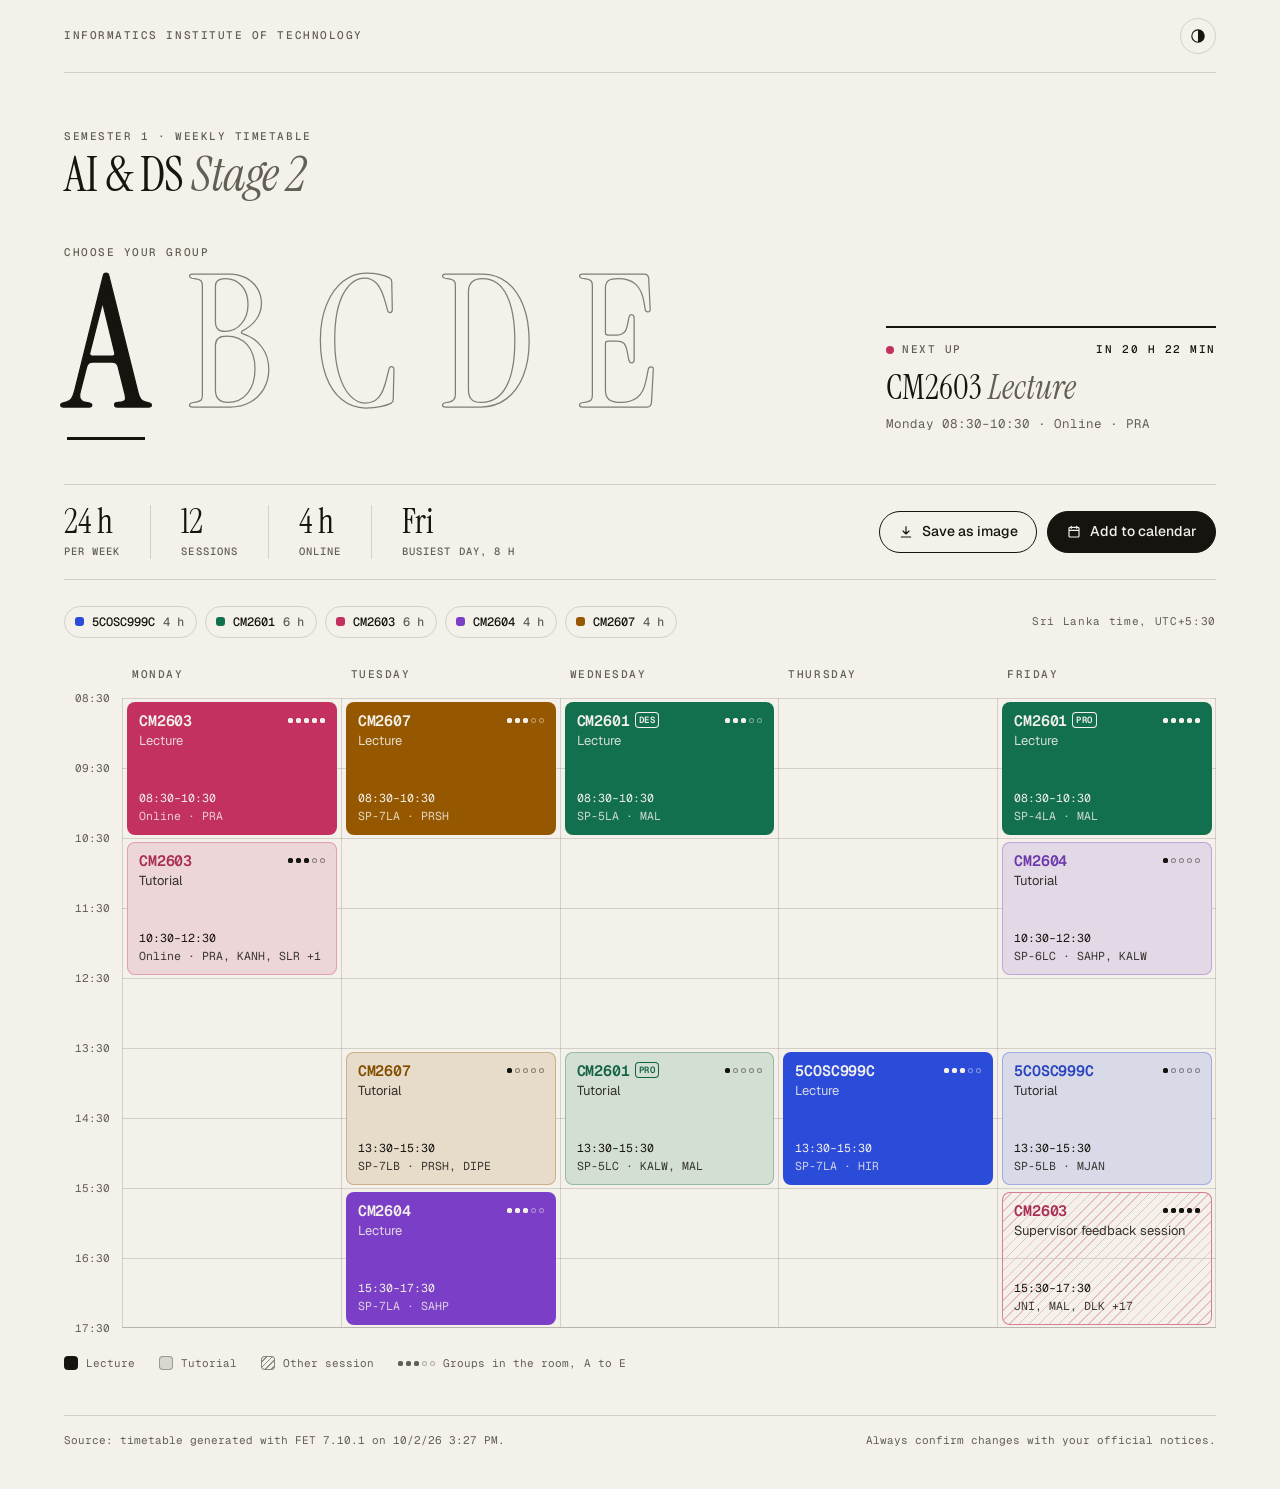
==== site/index.html @ 7f498f92 "Add group timetable site with Netlify deploy workflow Students pick a group (A to E) and see the AI " ====
<!doctype html>
<html lang="en" data-theme="light">
  <head>
    <meta charset="utf-8" />
    <meta name="viewport" content="width=device-width, initial-scale=1" />
    <title>AI &amp; DS Stage 2 Timetable</title>
    <meta name="description" content="Weekly timetable for AI &amp; DS Stage 2, Semester 1. Pick your group, save it as an image, or add it to your calendar." />
    <meta property="og:title" content="AI &amp; DS Stage 2 Timetable" />
    <meta property="og:description" content="Pick your group, save it as an image, or add it to your calendar." />
    <meta name="theme-color" content="#F4F1EA" />
    <link rel="icon" href="data:image/svg+xml,%3Csvg xmlns='http://www.w3.org/2000/svg' viewBox='0 0 32 32'%3E%3Crect width='32' height='32' rx='7' fill='%2315140F'/%3E%3Crect x='7' y='8' width='7' height='16' rx='2' fill='%23F4F1EA'/%3E%3Crect x='18' y='8' width='7' height='7' rx='2' fill='%23F4F1EA' opacity='.55'/%3E%3Crect x='18' y='18' width='7' height='6' rx='2' fill='%23F4F1EA'/%3E%3C/svg%3E" />
    <link rel="preconnect" href="https://fonts.googleapis.com" />
    <link rel="preconnect" href="https://fonts.gstatic.com" crossorigin />
    <link href="https://fonts.googleapis.com/css2?family=Geist:wght@400;500;600&family=Geist+Mono:wght@400;500;600&family=Instrument+Serif:ital@0;1&display=swap" rel="stylesheet" />
    <link rel="stylesheet" href="styles.css" />
    <script>
      (function () {
        var theme = null;
        try { theme = localStorage.getItem('tt-theme'); } catch (error) {}
        if (!theme) theme = matchMedia('(prefers-color-scheme: dark)').matches ? 'dark' : 'light';
        document.documentElement.dataset.theme = theme;
      })();
    </script>
  </head>
  <body>
    <div class="page">
      <header class="masthead">
        <p class="eyebrow" id="institution"></p>
        <button class="icon-button" id="theme-toggle" type="button" aria-label="Switch between light and dark theme">
          <svg viewBox="0 0 24 24" width="18" height="18" aria-hidden="true"><circle cx="12" cy="12" r="8.25" fill="none" stroke="currentColor" stroke-width="1.5" /><path d="M12 3.75a8.25 8.25 0 0 1 0 16.5z" fill="currentColor" /></svg>
        </button>
      </header>

      <main>
        <section class="hero">
          <div class="hero-main">
            <p class="eyebrow">Semester 1 &middot; Weekly timetable</p>
            <h1 id="cohort"></h1>
            <fieldset class="picker">
              <legend class="eyebrow">Choose your group</legend>
              <div class="picker-letters" id="picker"></div>
            </fieldset>
          </div>
          <aside class="next" id="next" aria-live="polite"></aside>
        </section>

        <section class="brief">
          <dl class="stats" id="stats"></dl>
          <div class="actions">
            <button class="button" id="download-image" type="button">
              <svg viewBox="0 0 24 24" width="16" height="16" aria-hidden="true"><path d="M12 4v11m0 0-4.5-4.5M12 15l4.5-4.5M5 19.5h14" fill="none" stroke="currentColor" stroke-width="1.75" stroke-linecap="round" stroke-linejoin="round" /></svg>
              Save as image
            </button>
            <button class="button button-solid" id="open-calendar" type="button">
              <svg viewBox="0 0 24 24" width="16" height="16" aria-hidden="true"><path d="M4.5 9.5h15M8 3.5v3m8-3v3M6 5h12a1.5 1.5 0 0 1 1.5 1.5V18a1.5 1.5 0 0 1-1.5 1.5H6A1.5 1.5 0 0 1 4.5 18V6.5A1.5 1.5 0 0 1 6 5z" fill="none" stroke="currentColor" stroke-width="1.75" stroke-linecap="round" stroke-linejoin="round" /></svg>
              Add to calendar
            </button>
          </div>
        </section>

        <section class="board" id="board" aria-label="Weekly timetable">
          <div class="board-head">
            <div class="chips" id="chips" role="group" aria-label="Highlight a module"></div>
            <p class="note">Sri Lanka time, UTC+5:30</p>
          </div>
          <div class="grid" id="grid"></div>
          <div class="agenda" id="agenda"></div>
          <ul class="legend">
            <li><span class="swatch swatch-lecture"></span>Lecture</li>
            <li><span class="swatch swatch-tutorial"></span>Tutorial</li>
            <li><span class="swatch swatch-session"></span>Other session</li>
            <li><span class="dots" aria-hidden="true"><i class="on"></i><i class="on"></i><i class="on"></i><i></i><i></i></span>Groups in the room, <span id="legend-range"></span></li>
          </ul>
        </section>
      </main>

      <footer class="colophon">
        <p id="source"></p>
        <p>Always confirm changes with your official notices.</p>
      </footer>
    </div>

    <dialog class="sheet" id="calendar-dialog" aria-labelledby="calendar-title">
      <form method="dialog" id="calendar-form">
        <p class="eyebrow">Calendar file (.ics)</p>
        <h2 id="calendar-title"></h2>
        <p class="sheet-copy">Every session repeats weekly. Works with Google Calendar, Apple Calendar, and Outlook.</p>
        <div class="fields">
          <label class="field">
            <span>First week starts</span>
            <input type="date" id="calendar-start" required />
          </label>
          <label class="field">
            <span>Repeat for</span>
            <span class="field-suffix"><input type="number" id="calendar-weeks" min="1" max="30" value="12" required /><em>weeks</em></span>
          </label>
          <label class="field">
            <span>Reminder</span>
            <select id="calendar-reminder">
              <option value="0">None</option>
              <option value="10">10 minutes before</option>
              <option value="15" selected>15 minutes before</option>
              <option value="30">30 minutes before</option>
              <option value="60">1 hour before</option>
            </select>
          </label>
        </div>
        <p class="sheet-summary" id="calendar-summary"></p>
        <div class="sheet-actions">
          <button class="button" type="submit" value="cancel" formnovalidate>Cancel</button>
          <button class="button button-solid" type="submit" value="download" id="calendar-download">Download .ics</button>
        </div>
      </form>
    </dialog>

    <div class="toast" id="toast" role="status" aria-live="polite"></div>
    <noscript><p class="noscript">This timetable needs JavaScript to show your group.</p></noscript>

    <script src="data.js"></script>
    <script src="model.js"></script>
    <script src="ics.js"></script>
    <script src="poster.js"></script>
    <script src="app.js"></script>
  </body>
</html>
---- site/styles.css ----
:root {
  --paper: #f4f1ea;
  --paper-2: #ebe7dc;
  --ink: #15140f;
  --ink-2: #625f54;
  --line: rgba(21, 20, 15, 0.15);
  --m0: #2b4bd9;
  --m1: #12704e;
  --m2: #c2315f;
  --m3: #7a3fc6;
  --m4: #955800;

  --serif: 'Instrument Serif', 'Iowan Old Style', Georgia, serif;
  --sans: 'Geist', system-ui, -apple-system, 'Segoe UI', sans-serif;
  --mono: 'Geist Mono', ui-monospace, 'SF Mono', Consolas, monospace;
  --ease: cubic-bezier(0.2, 0.8, 0.2, 1);
  color-scheme: light;
}

:root[data-theme='dark'] {
  --paper: #11110e;
  --paper-2: #1c1b17;
  --ink: #f1eee6;
  --ink-2: #a39f93;
  --line: rgba(241, 238, 230, 0.17);
  --m0: #8fa2ff;
  --m1: #56cc98;
  --m2: #ff7fa3;
  --m3: #be96ff;
  --m4: #edb04c;
  color-scheme: dark;
}

*,
*::before,
*::after {
  box-sizing: border-box;
}

body {
  margin: 0;
  background: var(--paper);
  color: var(--ink);
  font: 400 15px/1.5 var(--sans);
  -webkit-font-smoothing: antialiased;
  transition: background-color 0.3s, color 0.3s;
}

p,
h1,
h2,
h3,
dl,
dd,
ul {
  margin: 0;
  padding: 0;
}

button,
input,
select {
  font: inherit;
  color: inherit;
}

.page {
  max-width: 1240px;
  margin: 0 auto;
  padding: 0 clamp(16px, 4vw, 44px) 40px;
}

.eyebrow {
  font: 500 11px/1.4 var(--mono);
  letter-spacing: 0.14em;
  text-transform: uppercase;
  color: var(--ink-2);
}

.masthead {
  display: flex;
  align-items: center;
  justify-content: space-between;
  gap: 16px;
  padding: 18px 0;
  border-bottom: 1px solid var(--line);
}

.icon-button {
  display: grid;
  place-items: center;
  width: 36px;
  height: 36px;
  border: 1px solid var(--line);
  border-radius: 50%;
  background: transparent;
  cursor: pointer;
  transition: border-color 0.2s, transform 0.5s var(--ease);
}

.icon-button:hover {
  border-color: var(--ink);
}

:root[data-theme='dark'] .icon-button {
  transform: rotate(180deg);
}

.hero {
  display: grid;
  grid-template-columns: minmax(0, 1fr) minmax(260px, 330px);
  align-items: end;
  gap: 32px 48px;
  padding-top: clamp(28px, 5vw, 56px);
}

h1 {
  margin-top: 6px;
  font: 400 clamp(32px, 4.4vw, 48px) / 1.05 var(--serif);
  letter-spacing: -0.01em;
}

h1 em {
  color: var(--ink-2);
}

.picker {
  min-width: 0;
  margin: clamp(26px, 4vw, 44px) 0 0;
  padding: 0;
  border: 0;
}

.picker legend {
  padding: 0;
}

.picker-letters {
  display: flex;
  gap: clamp(12px, 3vw, 44px);
  margin-top: 4px;
}

.picker input {
  position: absolute;
  opacity: 0;
  pointer-events: none;
}

.picker label {
  position: relative;
  padding-bottom: 14px;
  font: 400 clamp(76px, 15vw, 184px) / 0.88 var(--serif);
  color: transparent;
  -webkit-text-stroke: 1.25px color-mix(in srgb, var(--ink) 52%, transparent);
  cursor: pointer;
  user-select: none;
  transition: color 0.35s var(--ease), -webkit-text-stroke-color 0.25s, transform 0.35s var(--ease);
}

.picker label::after {
  content: '';
  position: absolute;
  left: 4%;
  right: 4%;
  bottom: 0;
  height: 3px;
  background: var(--ink);
  transform: scaleX(0);
  transform-origin: left;
  transition: transform 0.45s var(--ease);
}

.picker label:hover {
  -webkit-text-stroke-color: var(--ink);
  transform: translateY(-3px);
}

.picker input:checked + label {
  color: var(--ink);
  -webkit-text-stroke-color: var(--ink);
  transform: none;
}

.picker input:checked + label::after {
  transform: scaleX(1);
}

.picker input:focus-visible + label {
  outline: 2px solid var(--ink);
  outline-offset: 6px;
  border-radius: 6px;
}

.next {
  padding: 14px 0 6px;
  border-top: 2px solid var(--ink);
}

.next-label {
  display: flex;
  align-items: center;
  gap: 8px;
}

.next-label span:last-child {
  margin-left: auto;
  color: var(--ink);
}

.pulse {
  width: 8px;
  height: 8px;
  border-radius: 50%;
  background: var(--hue);
}

.is-live .pulse {
  animation: pulse 1.6s ease-in-out infinite;
}

.next-title {
  margin-top: 12px;
  font: 400 34px/1.05 var(--serif);
}

.next-title em {
  color: var(--ink-2);
}

.next-meta {
  margin-top: 10px;
  font: 400 12.5px/1.5 var(--mono);
  color: var(--ink-2);
}

.brief {
  display: flex;
  flex-wrap: wrap;
  align-items: center;
  justify-content: space-between;
  gap: 20px 32px;
  margin-top: clamp(28px, 4vw, 44px);
  padding: 20px 0;
  border-top: 1px solid var(--line);
  border-bottom: 1px solid var(--line);
}

.stats {
  display: flex;
  flex-wrap: wrap;
  gap: 14px 0;
}

.stat {
  padding: 0 clamp(16px, 2.4vw, 30px);
  border-left: 1px solid var(--line);
}

.stat:first-child {
  padding-left: 0;
  border-left: 0;
}

.stat dd {
  font: 400 34px/1 var(--serif);
}

.stat dt {
  margin-top: 6px;
  font: 500 10.5px/1.3 var(--mono);
  letter-spacing: 0.1em;
  text-transform: uppercase;
  color: var(--ink-2);
}

.actions {
  display: flex;
  flex-wrap: wrap;
  gap: 10px;
}

.button {
  display: inline-flex;
  align-items: center;
  justify-content: center;
  gap: 8px;
  height: 42px;
  padding: 0 18px;
  border: 1px solid var(--ink);
  border-radius: 999px;
  background: transparent;
  font-weight: 500;
  font-size: 14px;
  cursor: pointer;
  transition: background-color 0.2s, color 0.2s, transform 0.2s var(--ease), opacity 0.2s;
}

.button:hover {
  background: color-mix(in srgb, var(--ink) 8%, transparent);
}

.button:active {
  transform: scale(0.97);
}

.button-solid {
  background: var(--ink);
  color: var(--paper);
}

.button-solid:hover {
  background: color-mix(in srgb, var(--ink) 84%, var(--paper));
}

.button[disabled] {
  opacity: 0.55;
  cursor: progress;
}

.button:focus-visible,
.icon-button:focus-visible,
.chip:focus-visible,
.tile:focus-visible {
  outline: 2px solid var(--ink);
  outline-offset: 3px;
}

.board {
  margin-top: 26px;
}

.board-head {
  display: flex;
  flex-wrap: wrap;
  align-items: center;
  justify-content: space-between;
  gap: 12px 24px;
}

.chips {
  display: flex;
  flex-wrap: wrap;
  gap: 8px;
}

.chip {
  display: inline-flex;
  align-items: center;
  gap: 8px;
  height: 32px;
  padding: 0 12px 0 10px;
  border: 1px solid var(--line);
  border-radius: 999px;
  background: transparent;
  font: 500 12px/1 var(--mono);
  cursor: pointer;
  transition: border-color 0.2s, background-color 0.2s;
}

.chip::before {
  content: '';
  width: 9px;
  height: 9px;
  border-radius: 3px;
  background: var(--hue);
}

.chip span {
  color: var(--ink-2);
}

.chip:hover {
  border-color: var(--ink-2);
}

.chip[aria-pressed='true'] {
  border-color: var(--ink);
  background: var(--paper-2);
}

.note {
  font: 400 11px/1.4 var(--mono);
  letter-spacing: 0.06em;
  color: var(--ink-2);
}

.grid {
  --row: 70px;
  display: grid;
  grid-template-columns: 58px repeat(var(--days), minmax(0, 1fr));
  grid-template-rows: 46px repeat(var(--hours), var(--row));
  margin-top: 14px;
}

.day-head {
  display: flex;
  align-items: center;
  gap: 8px;
  padding-left: 10px;
  font: 500 11px/1 var(--mono);
  letter-spacing: 0.14em;
  text-transform: uppercase;
  color: var(--ink-2);
}

.day-head.is-today {
  color: var(--ink);
}

.day-head.is-today::after {
  content: 'Today';
  padding: 4px 7px;
  border-radius: 999px;
  background: var(--ink);
  color: var(--paper);
  font-size: 9px;
  letter-spacing: 0.1em;
}

.hours {
  position: relative;
  grid-column: 1;
  grid-row: 2 / -1;
}

.hours span {
  position: absolute;
  right: 12px;
  transform: translateY(-50%);
  font: 400 11px/1 var(--mono);
  color: var(--ink-2);
}

.lane {
  grid-row: 2 / -1;
  border-left: 1px solid var(--line);
  border-bottom: 1px solid var(--line);
  background: repeating-linear-gradient(to bottom, var(--line) 0, var(--line) 1px, transparent 1px, transparent var(--row));
}

.lane.is-last {
  border-right: 1px solid var(--line);
}

.lane.is-today {
  background-color: color-mix(in srgb, var(--ink) 3%, transparent);
}

.now {
  position: relative;
  grid-row: 2 / -1;
  z-index: 3;
  pointer-events: none;
}

.now::before {
  content: '';
  position: absolute;
  top: var(--at);
  left: 0;
  right: 0;
  border-top: 1.5px solid var(--ink);
}

.now::after {
  content: '';
  position: absolute;
  top: var(--at);
  left: -4px;
  width: 8px;
  height: 8px;
  margin-top: -3.25px;
  border-radius: 50%;
  background: var(--ink);
}

.tile {
  --hue: var(--ink);
  position: relative;
  min-width: 0;
  border-radius: 8px;
  animation: rise 0.5s var(--ease) both;
  animation-delay: calc(var(--i, 0) * 26ms);
  transition: opacity 0.25s, filter 0.25s;
}

.tile.is-lecture {
  background: var(--hue);
  color: var(--paper);
}

.tile.is-tutorial {
  background: color-mix(in srgb, var(--hue) 14%, var(--paper));
  box-shadow: inset 0 0 0 1px color-mix(in srgb, var(--hue) 42%, var(--paper));
}

.tile.is-session {
  background: repeating-linear-gradient(135deg, color-mix(in srgb, var(--hue) 26%, var(--paper)) 0 1px, transparent 1px 7px);
  box-shadow: inset 0 0 0 1px color-mix(in srgb, var(--hue) 60%, var(--paper));
}

.tile.is-tutorial .code,
.tile.is-session .code {
  color: color-mix(in srgb, var(--hue) 86%, var(--ink));
}

.tile.is-dim {
  opacity: 0.22;
  filter: saturate(0.4);
}

.code {
  font: 600 15px/1.2 var(--mono);
  letter-spacing: -0.01em;
  white-space: nowrap;
}

.code sup {
  margin-left: 5px;
  padding: 2px 4px;
  border-radius: 4px;
  box-shadow: inset 0 0 0 1px currentColor;
  font-size: 9px;
  letter-spacing: 0.06em;
  vertical-align: 3px;
}

.dots {
  display: inline-flex;
  flex: none;
  gap: 3px;
}

.dots i {
  width: 5px;
  height: 5px;
  border-radius: 50%;
  box-shadow: inset 0 0 0 1px currentColor;
  opacity: 0.45;
}

.dots i.on {
  background: currentColor;
  opacity: 1;
}

.block {
  display: flex;
  flex-direction: column;
  z-index: 1;
  margin: 4px 4px 3px 5px;
  padding: 10px 12px 10px;
  overflow: hidden;
}

.block-top {
  display: flex;
  align-items: center;
  justify-content: space-between;
  gap: 8px;
}

.block-kind {
  margin-top: 3px;
  font-size: 13px;
  line-height: 1.25;
  opacity: 0.86;
}

.block-meta {
  display: grid;
  gap: 1px;
  margin-top: auto;
  font: 400 11.5px/1.45 var(--mono);
}

.block-meta span {
  overflow: hidden;
  text-overflow: ellipsis;
  white-space: nowrap;
}

.block-meta span:last-child {
  opacity: 0.82;
}

.block[data-span='1'] .block-kind {
  display: none;
}

.agenda {
  display: none;
  margin-top: 14px;
}

.agenda-day {
  padding: 18px 0 20px;
  border-top: 1px solid var(--line);
}

.agenda-day h3 {
  display: flex;
  align-items: baseline;
  gap: 10px;
  font: 400 28px/1 var(--serif);
}

.agenda-day h3 small {
  margin-left: auto;
  font: 500 11px/1 var(--mono);
  letter-spacing: 0.1em;
  text-transform: uppercase;
  color: var(--ink-2);
}

.agenda-day h3 mark {
  align-self: center;
  padding: 4px 7px;
  border-radius: 999px;
  background: var(--ink);
  color: var(--paper);
  font: 500 9px/1 var(--mono);
  letter-spacing: 0.1em;
  text-transform: uppercase;
}

.agenda-empty {
  margin-top: 10px;
  font: 400 12px/1.4 var(--mono);
  color: var(--ink-2);
}

.row {
  display: grid;
  grid-template-columns: 54px minmax(0, 1fr) auto;
  gap: 14px;
  margin-top: 8px;
  padding: 13px 14px;
}

.row-time {
  display: grid;
  align-content: start;
  gap: 2px;
  font: 600 13.5px/1.2 var(--mono);
}

.row-time span {
  font-weight: 400;
  font-size: 12px;
  opacity: 0.72;
}

.row-kind {
  margin-top: 2px;
  font-size: 13.5px;
  opacity: 0.88;
}

.row-meta {
  margin-top: 8px;
  font: 400 11.5px/1.5 var(--mono);
  opacity: 0.88;
}

.legend {
  display: flex;
  flex-wrap: wrap;
  gap: 10px 24px;
  margin-top: 28px;
  list-style: none;
  font: 400 11px/1.4 var(--mono);
  color: var(--ink-2);
}

.legend li {
  display: inline-flex;
  align-items: center;
  gap: 8px;
}

.swatch {
  width: 14px;
  height: 14px;
  border-radius: 4px;
}

.swatch-lecture {
  background: var(--ink);
}

.swatch-tutorial {
  background: color-mix(in srgb, var(--ink) 12%, var(--paper));
  box-shadow: inset 0 0 0 1px color-mix(in srgb, var(--ink) 40%, var(--paper));
}

.swatch-session {
  background: repeating-linear-gradient(135deg, color-mix(in srgb, var(--ink) 45%, var(--paper)) 0 1px, transparent 1px 4px);
  box-shadow: inset 0 0 0 1px color-mix(in srgb, var(--ink) 50%, var(--paper));
}

.colophon {
  display: flex;
  flex-wrap: wrap;
  justify-content: space-between;
  gap: 6px 24px;
  margin-top: 44px;
  padding-top: 16px;
  border-top: 1px solid var(--line);
  font: 400 11px/1.5 var(--mono);
  color: var(--ink-2);
}

.sheet {
  width: min(460px, calc(100vw - 28px));
  padding: 28px;
  border: 1px solid var(--line);
  border-radius: 18px;
  background: var(--paper);
  color: var(--ink);
  box-shadow: 0 30px 80px rgba(0, 0, 0, 0.28);
}

.sheet[open] {
  animation: rise 0.35s var(--ease);
}

.sheet::backdrop {
  background: rgba(12, 12, 9, 0.5);
  backdrop-filter: blur(4px);
}

.sheet h2 {
  margin-top: 8px;
  font: 400 32px/1.08 var(--serif);
}

.sheet-copy {
  margin-top: 10px;
  color: var(--ink-2);
  font-size: 14px;
}

.fields {
  display: grid;
  grid-template-columns: 1fr 1fr;
  gap: 14px;
  margin-top: 22px;
}

.field {
  display: grid;
  gap: 6px;
  min-width: 0;
}

.field:first-child {
  grid-column: 1 / -1;
}

.field > span:first-child {
  font: 500 10.5px/1.3 var(--mono);
  letter-spacing: 0.1em;
  text-transform: uppercase;
  color: var(--ink-2);
}

.field input,
.field select {
  width: 100%;
  height: 44px;
  padding: 0 12px;
  border: 1px solid var(--line);
  border-radius: 10px;
  background: var(--paper-2);
  font: 500 14px/1 var(--mono);
}

.field input:focus-visible,
.field select:focus-visible {
  outline: 2px solid var(--ink);
  outline-offset: 1px;
}

.field-suffix {
  position: relative;
  display: block;
}

.field-suffix em {
  position: absolute;
  right: 12px;
  top: 50%;
  transform: translateY(-50%);
  font: 400 12px/1 var(--mono);
  color: var(--ink-2);
  pointer-events: none;
}

.field-suffix input {
  padding-right: 64px;
}

.sheet-summary {
  min-height: 3em;
  margin-top: 18px;
  padding: 12px 14px;
  border-left: 2px solid var(--ink);
  background: var(--paper-2);
  font: 400 12px/1.5 var(--mono);
}

.sheet-actions {
  display: flex;
  justify-content: flex-end;
  gap: 10px;
  margin-top: 22px;
}

.toast {
  position: fixed;
  left: 50%;
  bottom: 24px;
  z-index: 10;
  padding: 11px 18px;
  border-radius: 999px;
  background: var(--ink);
  color: var(--paper);
  font: 500 12.5px/1.3 var(--mono);
  opacity: 0;
  transform: translate(-50%, 12px);
  transition: opacity 0.3s, transform 0.3s var(--ease);
  pointer-events: none;
}

.toast.is-visible {
  opacity: 1;
  transform: translate(-50%, 0);
}

.noscript {
  padding: 24px;
  text-align: center;
}

@keyframes rise {
  from {
    opacity: 0;
    transform: translateY(10px);
  }
}

@keyframes pulse {
  50% {
    box-shadow: 0 0 0 6px color-mix(in srgb, var(--hue) 22%, transparent);
  }
}

@media (max-width: 900px) {
  .hero {
    grid-template-columns: minmax(0, 1fr);
  }

  .picker-letters {
    justify-content: space-between;
  }

  .grid {
    display: none;
  }

  .agenda {
    display: block;
  }

  .actions {
    width: 100%;
  }

  .actions .button {
    flex: 1 1 160px;
  }
}

@media (max-width: 480px) {
  .stat {
    flex: 1 1 50%;
    padding: 0 0 0 16px;
  }

  .stat:nth-child(odd) {
    padding-left: 0;
    border-left: 0;
  }

  .fields {
    grid-template-columns: 1fr;
  }
}

@media (prefers-reduced-motion: reduce) {
  *,
  *::before,
  *::after {
    animation: none !important;
    transition: none !important;
  }
}
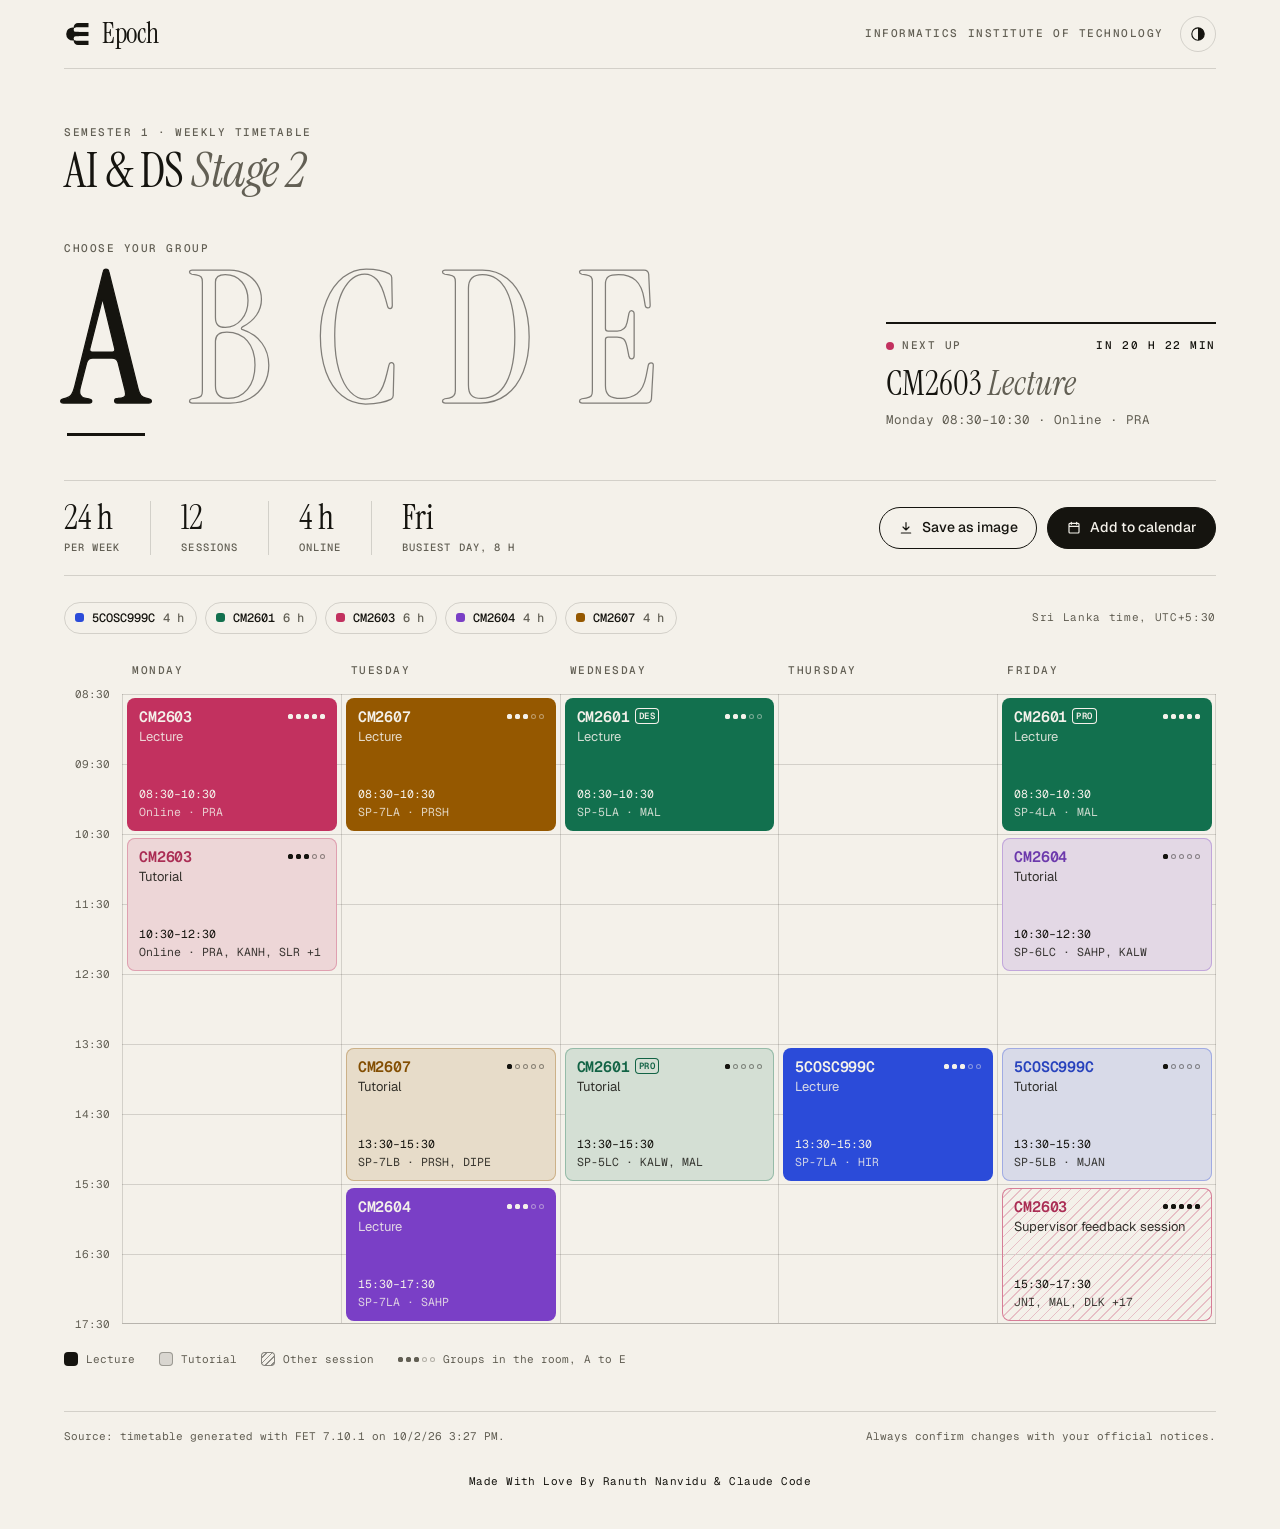
==== commit 2669ed54: "Brand the site as Epoch with a logo, favicon, and footer credit The header shows the Epoch mark and " ====
--- a/site/index.html
+++ b/site/index.html
@@ -3,12 +3,14 @@
   <head>
     <meta charset="utf-8" />
     <meta name="viewport" content="width=device-width, initial-scale=1" />
-    <title>AI &amp; DS Stage 2 Timetable</title>
+    <title>Epoch &middot; AI &amp; DS Stage 2 Timetable</title>
     <meta name="description" content="Weekly timetable for AI &amp; DS Stage 2, Semester 1. Pick your group, save it as an image, or add it to your calendar." />
-    <meta property="og:title" content="AI &amp; DS Stage 2 Timetable" />
+    <meta property="og:title" content="Epoch &middot; AI &amp; DS Stage 2 Timetable" />
+    <meta property="og:site_name" content="Epoch" />
     <meta property="og:description" content="Pick your group, save it as an image, or add it to your calendar." />
     <meta name="theme-color" content="#F4F1EA" />
-    <link rel="icon" href="data:image/svg+xml,%3Csvg xmlns='http://www.w3.org/2000/svg' viewBox='0 0 32 32'%3E%3Crect width='32' height='32' rx='7' fill='%2315140F'/%3E%3Crect x='7' y='8' width='7' height='16' rx='2' fill='%23F4F1EA'/%3E%3Crect x='18' y='8' width='7' height='7' rx='2' fill='%23F4F1EA' opacity='.55'/%3E%3Crect x='18' y='18' width='7' height='6' rx='2' fill='%23F4F1EA'/%3E%3C/svg%3E" />
+    <link rel="icon" href="favicon.svg" type="image/svg+xml" />
+    <link rel="apple-touch-icon" href="apple-touch-icon.png" />
     <link rel="preconnect" href="https://fonts.googleapis.com" />
     <link rel="preconnect" href="https://fonts.gstatic.com" crossorigin />
     <link href="https://fonts.googleapis.com/css2?family=Geist:wght@400;500;600&family=Geist+Mono:wght@400;500;600&family=Instrument+Serif:ital@0;1&display=swap" rel="stylesheet" />
@@ -25,7 +27,11 @@
   <body>
     <div class="page">
       <header class="masthead">
-        <p class="eyebrow" id="institution"></p>
+        <a class="brand" href="./" aria-label="Epoch, home">
+          <svg class="brand-mark" viewBox="0 0 64 64" aria-hidden="true"><circle cx="20" cy="32" r="15" /><path d="M32 7h24v10H22A10 10 0 0 1 32 7zM20 27h36v10H20zM22 47h34v10H32a10 10 0 0 1-10-10zM22 17h5v5h-5zM22 42h5v5h-5z" /><path class="brand-gap" d="M27 17h37v10H27a5 5 0 0 1 0-10zM27 37h37v10H27a5 5 0 0 1 0-10z" /></svg>
+          Epoch
+        </a>
+        <p class="eyebrow masthead-note" id="institution"></p>
         <button class="icon-button" id="theme-toggle" type="button" aria-label="Switch between light and dark theme">
           <svg viewBox="0 0 24 24" width="18" height="18" aria-hidden="true"><circle cx="12" cy="12" r="8.25" fill="none" stroke="currentColor" stroke-width="1.5" /><path d="M12 3.75a8.25 8.25 0 0 1 0 16.5z" fill="currentColor" /></svg>
         </button>
@@ -77,6 +83,7 @@
       <footer class="colophon">
         <p id="source"></p>
         <p>Always confirm changes with your official notices.</p>
+        <p class="credit">Made With Love By Ranuth Nanvidu &amp; Claude Code</p>
       </footer>
     </div>
 
--- a/site/styles.css
+++ b/site/styles.css
@@ -82,8 +82,41 @@
   align-items: center;
   justify-content: space-between;
   gap: 16px;
-  padding: 18px 0;
+  padding: 16px 0;
   border-bottom: 1px solid var(--line);
+}
+
+.brand {
+  display: inline-flex;
+  align-items: center;
+  gap: 10px;
+  margin-right: auto;
+  color: var(--ink);
+  font: 400 28px/1 var(--serif);
+  letter-spacing: -0.01em;
+  text-decoration: none;
+}
+
+.brand-mark {
+  flex: none;
+  width: 28px;
+  height: 28px;
+  fill: currentColor;
+  transition: transform 0.5s var(--ease);
+}
+
+.brand:hover .brand-mark {
+  transform: rotate(-90deg);
+}
+
+.brand-gap {
+  fill: var(--paper);
+}
+
+.brand:focus-visible {
+  outline: 2px solid var(--ink);
+  outline-offset: 4px;
+  border-radius: 4px;
 }
 
 .icon-button {
@@ -712,6 +745,14 @@
   color: var(--ink-2);
 }
 
+.credit {
+  flex-basis: 100%;
+  margin-top: 22px;
+  text-align: center;
+  letter-spacing: 0.04em;
+  color: var(--ink);
+}
+
 .sheet {
   width: min(460px, calc(100vw - 28px));
   padding: 28px;
@@ -883,6 +924,12 @@
   }
 }
 
+@media (max-width: 640px) {
+  .masthead-note {
+    display: none;
+  }
+}
+
 @media (max-width: 480px) {
   .stat {
     flex: 1 1 50%;
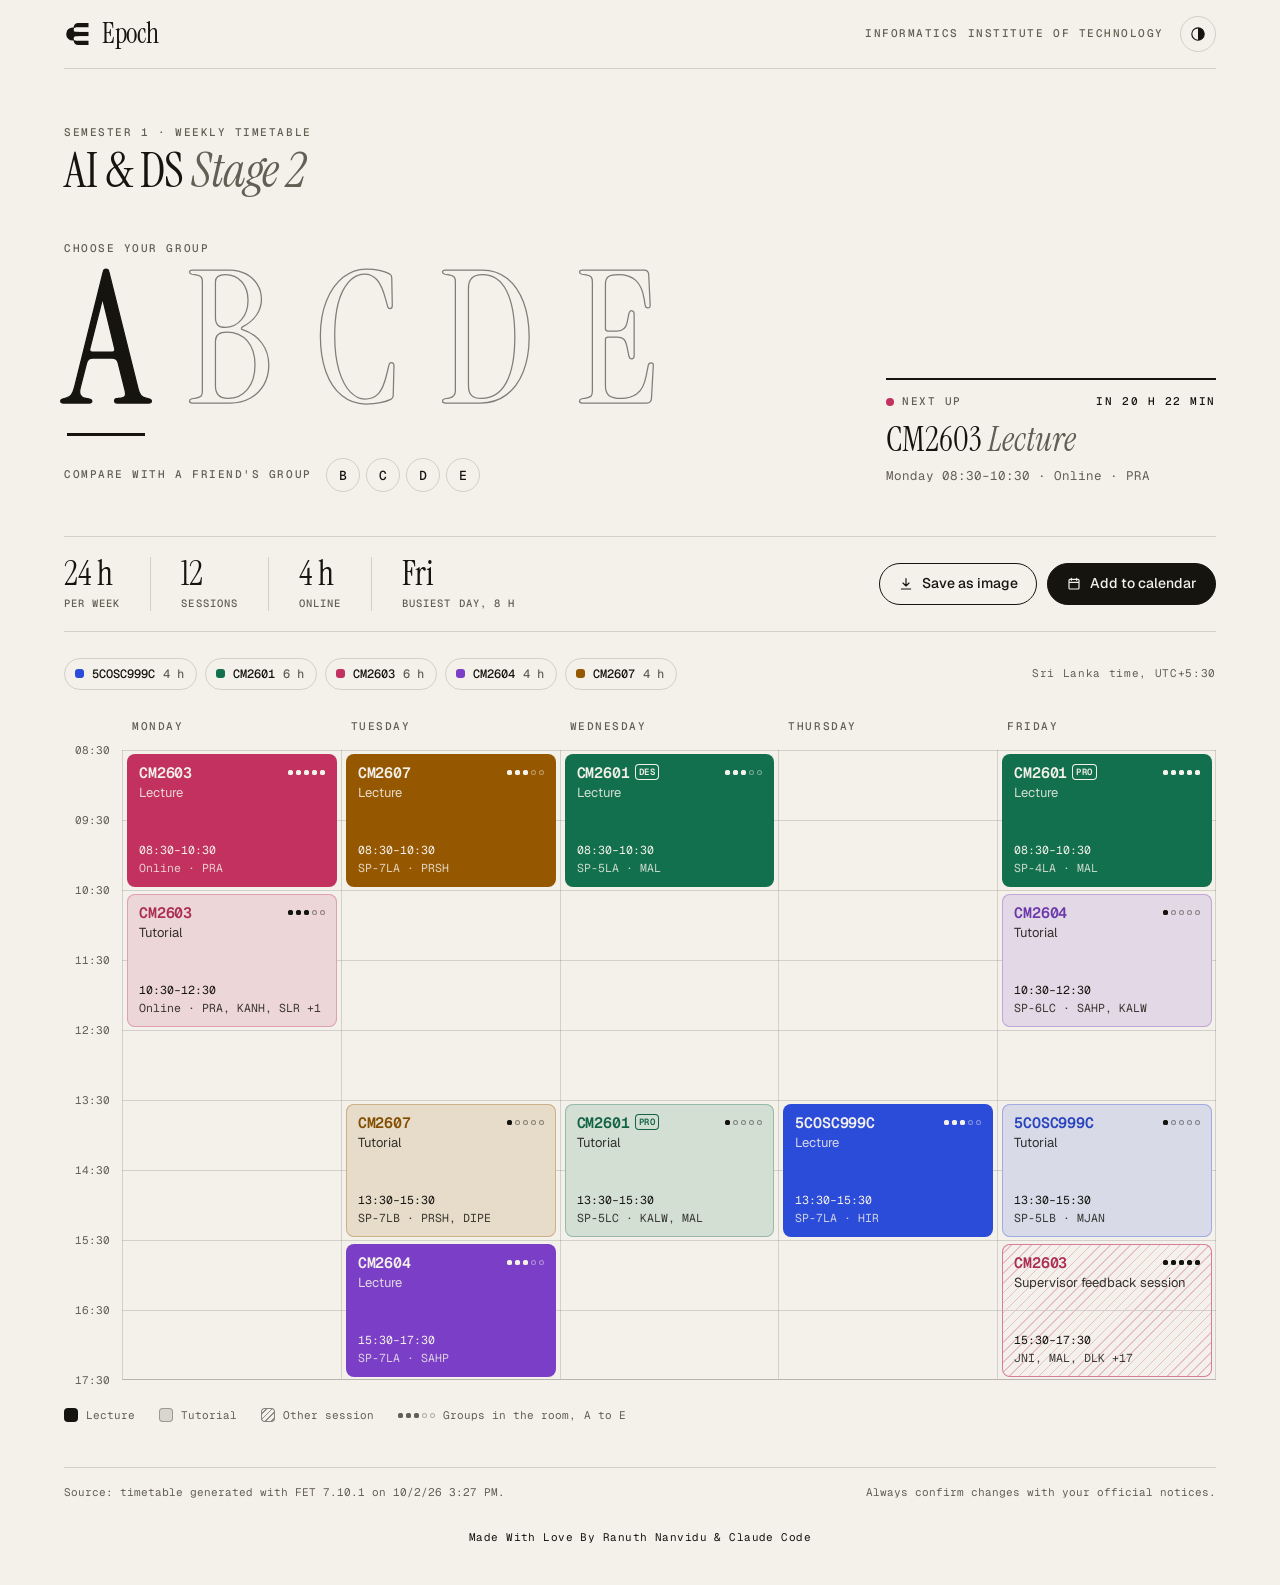
==== commit 526827db: "Add calendar feeds, Sri Lankan holidays, and group comparison - config/semester.json holds the semes" ====
--- a/site/index.html
+++ b/site/index.html
@@ -46,6 +46,11 @@
               <legend class="eyebrow">Choose your group</legend>
               <div class="picker-letters" id="picker"></div>
             </fieldset>
+            <div class="compare" id="compare-row">
+              <span class="eyebrow" id="compare-label">Compare with a friend's group</span>
+              <div class="compare-letters" id="compare" role="group" aria-labelledby="compare-label"></div>
+              <button class="compare-clear" id="compare-clear" type="button" hidden>Clear</button>
+            </div>
           </div>
           <aside class="next" id="next" aria-live="polite"></aside>
         </section>
@@ -55,11 +60,11 @@
           <div class="actions">
             <button class="button" id="download-image" type="button">
               <svg viewBox="0 0 24 24" width="16" height="16" aria-hidden="true"><path d="M12 4v11m0 0-4.5-4.5M12 15l4.5-4.5M5 19.5h14" fill="none" stroke="currentColor" stroke-width="1.75" stroke-linecap="round" stroke-linejoin="round" /></svg>
-              Save as image
+              <span id="download-image-label">Save as image</span>
             </button>
             <button class="button button-solid" id="open-calendar" type="button">
               <svg viewBox="0 0 24 24" width="16" height="16" aria-hidden="true"><path d="M4.5 9.5h15M8 3.5v3m8-3v3M6 5h12a1.5 1.5 0 0 1 1.5 1.5V18a1.5 1.5 0 0 1-1.5 1.5H6A1.5 1.5 0 0 1 4.5 18V6.5A1.5 1.5 0 0 1 6 5z" fill="none" stroke="currentColor" stroke-width="1.75" stroke-linecap="round" stroke-linejoin="round" /></svg>
-              Add to calendar
+              <span id="open-calendar-label">Add to calendar</span>
             </button>
           </div>
         </section>
@@ -75,6 +80,7 @@
             <li><span class="swatch swatch-lecture"></span>Lecture</li>
             <li><span class="swatch swatch-tutorial"></span>Tutorial</li>
             <li><span class="swatch swatch-session"></span>Other session</li>
+            <li id="legend-free" hidden><span class="swatch swatch-free"></span>Free for every group you picked</li>
             <li><span class="dots" aria-hidden="true"><i class="on"></i><i class="on"></i><i class="on"></i><i></i><i></i></span>Groups in the room, <span id="legend-range"></span></li>
           </ul>
         </section>
@@ -89,32 +95,52 @@
 
     <dialog class="sheet" id="calendar-dialog" aria-labelledby="calendar-title">
       <form method="dialog" id="calendar-form">
-        <p class="eyebrow">Calendar file (.ics)</p>
+        <p class="eyebrow">Calendar</p>
         <h2 id="calendar-title"></h2>
-        <p class="sheet-copy">Every session repeats weekly. Works with Google Calendar, Apple Calendar, and Outlook.</p>
-        <div class="fields">
-          <label class="field">
-            <span>First week starts</span>
-            <input type="date" id="calendar-start" required />
-          </label>
-          <label class="field">
-            <span>Repeat for</span>
-            <span class="field-suffix"><input type="number" id="calendar-weeks" min="1" max="30" value="12" required /><em>weeks</em></span>
-          </label>
-          <label class="field">
-            <span>Reminder</span>
-            <select id="calendar-reminder">
-              <option value="0">None</option>
-              <option value="10">10 minutes before</option>
-              <option value="15" selected>15 minutes before</option>
-              <option value="30">30 minutes before</option>
-              <option value="60">1 hour before</option>
-            </select>
-          </label>
+        <div class="segmented" id="calendar-mode" role="radiogroup" aria-label="How to add the timetable" hidden>
+          <input type="radio" name="calendar-mode" id="mode-subscribe" value="subscribe" checked />
+          <label for="mode-subscribe">Subscribe</label>
+          <input type="radio" name="calendar-mode" id="mode-download" value="download" />
+          <label for="mode-download">Download file</label>
         </div>
-        <p class="sheet-summary" id="calendar-summary"></p>
+
+        <div id="pane-subscribe" hidden>
+          <p class="sheet-copy">Your calendar stays in sync. If the timetable changes, the update usually reaches you within a day. Classes on public holidays and Poya days are already left out.</p>
+          <div class="subscribe-links">
+            <a class="button button-solid" id="subscribe-google" target="_blank" rel="noopener">Google Calendar</a>
+            <a class="button" id="subscribe-webcal">Apple Calendar or Outlook</a>
+            <button class="button" type="button" id="subscribe-copy">Copy feed link</button>
+          </div>
+          <p class="sheet-summary feed-url" id="feed-url"></p>
+        </div>
+
+        <div id="pane-download">
+          <p class="sheet-copy">Every session repeats weekly, skipping public holidays and Poya days. Works with Google Calendar, Apple Calendar, and Outlook. A downloaded file won't update itself if the timetable changes.</p>
+          <div class="fields">
+            <label class="field">
+              <span>First week starts</span>
+              <input type="date" id="calendar-start" required />
+            </label>
+            <label class="field">
+              <span>Repeat for</span>
+              <span class="field-suffix"><input type="number" id="calendar-weeks" min="1" max="30" value="12" required /><em>weeks</em></span>
+            </label>
+            <label class="field">
+              <span>Reminder</span>
+              <select id="calendar-reminder">
+                <option value="0">None</option>
+                <option value="10">10 minutes before</option>
+                <option value="15" selected>15 minutes before</option>
+                <option value="30">30 minutes before</option>
+                <option value="60">1 hour before</option>
+              </select>
+            </label>
+          </div>
+          <p class="sheet-summary" id="calendar-summary"></p>
+        </div>
+
         <div class="sheet-actions">
-          <button class="button" type="submit" value="cancel" formnovalidate>Cancel</button>
+          <button class="button" type="submit" value="cancel" formnovalidate id="calendar-cancel">Cancel</button>
           <button class="button button-solid" type="submit" value="download" id="calendar-download">Download .ics</button>
         </div>
       </form>
--- a/site/styles.css
+++ b/site/styles.css
@@ -64,6 +64,10 @@
   color: inherit;
 }
 
+[hidden] {
+  display: none !important;
+}
+
 .page {
   max-width: 1240px;
   margin: 0 auto;
@@ -225,9 +229,80 @@
   border-radius: 6px;
 }
 
+.compare {
+  display: flex;
+  flex-wrap: wrap;
+  align-items: center;
+  gap: 10px 14px;
+  margin-top: 22px;
+}
+
+.compare-letters {
+  display: flex;
+  gap: 6px;
+}
+
+.compare-toggle {
+  width: 34px;
+  height: 34px;
+  border: 1px solid var(--line);
+  border-radius: 50%;
+  background: transparent;
+  font: 500 13px/1 var(--mono);
+  cursor: pointer;
+  transition: border-color 0.2s, background-color 0.2s, color 0.2s, transform 0.2s var(--ease);
+}
+
+.compare-toggle:hover {
+  border-color: var(--ink);
+}
+
+.compare-toggle:active {
+  transform: scale(0.94);
+}
+
+.compare-toggle[aria-pressed='true'] {
+  border-color: var(--ink);
+  background: var(--ink);
+  color: var(--paper);
+}
+
+.compare-clear {
+  padding: 4px 2px;
+  border: 0;
+  background: none;
+  font: 500 11px/1 var(--mono);
+  letter-spacing: 0.08em;
+  text-transform: uppercase;
+  text-decoration: underline;
+  text-underline-offset: 3px;
+  color: var(--ink-2);
+  cursor: pointer;
+}
+
+.compare-clear:hover {
+  color: var(--ink);
+}
+
+.compare-toggle:focus-visible,
+.compare-clear:focus-visible {
+  outline: 2px solid var(--ink);
+  outline-offset: 3px;
+}
+
 .next {
   padding: 14px 0 6px;
   border-top: 2px solid var(--ink);
+}
+
+.next-notice {
+  display: inline-block;
+  margin-bottom: 12px;
+  padding: 5px 9px;
+  border-radius: 999px;
+  box-shadow: inset 0 0 0 1px currentColor;
+  font: 500 11px/1.3 var(--mono);
+  color: var(--m2);
 }
 
 .next-label {
@@ -323,8 +398,10 @@
   border: 1px solid var(--ink);
   border-radius: 999px;
   background: transparent;
+  color: inherit;
   font-weight: 500;
   font-size: 14px;
+  text-decoration: none;
   cursor: pointer;
   transition: background-color 0.2s, color 0.2s, transform 0.2s var(--ease), opacity 0.2s;
 }
@@ -430,6 +507,7 @@
   display: flex;
   align-items: center;
   gap: 8px;
+  min-width: 0;
   padding-left: 10px;
   font: 500 11px/1 var(--mono);
   letter-spacing: 0.14em;
@@ -451,6 +529,30 @@
   letter-spacing: 0.1em;
 }
 
+.day-head.is-today::after {
+  order: 1;
+}
+
+.day-head > span {
+  flex: none;
+}
+
+.holiday-tag {
+  order: 2;
+  min-width: 0;
+  overflow: hidden;
+  padding: 4px 7px;
+  border-radius: 999px;
+  background: transparent;
+  box-shadow: inset 0 0 0 1px currentColor;
+  color: var(--m2);
+  font: 500 9px/1 var(--mono);
+  letter-spacing: 0.08em;
+  text-overflow: ellipsis;
+  text-transform: uppercase;
+  white-space: nowrap;
+}
+
 .hours {
   position: relative;
   grid-column: 1;
@@ -478,6 +580,58 @@
 
 .lane.is-today {
   background-color: color-mix(in srgb, var(--ink) 3%, transparent);
+}
+
+.lane.is-holiday {
+  background-color: color-mix(in srgb, var(--m2) 6%, transparent);
+}
+
+.free {
+  position: relative;
+  grid-row: 2 / -1;
+  pointer-events: none;
+}
+
+.free-slot {
+  position: absolute;
+  top: calc(var(--top) + 4px);
+  left: 5px;
+  right: 4px;
+  height: calc(var(--height) - 7px);
+  display: flex;
+  flex-direction: column;
+  justify-content: center;
+  gap: 2px;
+  padding: 6px 10px;
+  overflow: hidden;
+  border: 1.5px dashed color-mix(in srgb, var(--ink) 38%, transparent);
+  border-radius: 8px;
+  background: color-mix(in srgb, var(--ink) 4%, transparent);
+  color: var(--ink-2);
+  font: 400 11px/1.3 var(--mono);
+  pointer-events: auto;
+  animation: rise 0.5s var(--ease) both;
+  animation-delay: calc(var(--i, 0) * 26ms);
+}
+
+.free-slot strong {
+  color: var(--ink);
+  font-weight: 600;
+  font-size: 12px;
+}
+
+.free-slot span {
+  overflow: hidden;
+  text-overflow: ellipsis;
+  white-space: nowrap;
+}
+
+.free-slot.is-short {
+  padding-block: 2px;
+}
+
+.free-slot.is-short span {
+  display: none;
 }
 
 .now {
@@ -658,6 +812,24 @@
   text-transform: uppercase;
 }
 
+.agenda-day h3 .holiday-tag {
+  background: transparent;
+  color: var(--m2);
+}
+
+.free-row {
+  border: 1.5px dashed color-mix(in srgb, var(--ink) 38%, transparent);
+  border-radius: 8px;
+  color: var(--ink-2);
+  animation: rise 0.5s var(--ease) both;
+  animation-delay: calc(var(--i, 0) * 26ms);
+}
+
+.free-row .code,
+.free-row .row-time {
+  color: var(--ink);
+}
+
 .agenda-empty {
   margin-top: 10px;
   font: 400 12px/1.4 var(--mono);
@@ -731,6 +903,10 @@
 .swatch-session {
   background: repeating-linear-gradient(135deg, color-mix(in srgb, var(--ink) 45%, var(--paper)) 0 1px, transparent 1px 4px);
   box-shadow: inset 0 0 0 1px color-mix(in srgb, var(--ink) 50%, var(--paper));
+}
+
+.swatch-free {
+  border: 1.5px dashed color-mix(in srgb, var(--ink) 50%, transparent);
 }
 
 .colophon {
@@ -781,6 +957,57 @@
   margin-top: 10px;
   color: var(--ink-2);
   font-size: 14px;
+}
+
+.segmented {
+  position: relative;
+  display: grid;
+  grid-template-columns: 1fr 1fr;
+  gap: 4px;
+  margin-top: 18px;
+  padding: 4px;
+  border: 1px solid var(--line);
+  border-radius: 999px;
+}
+
+.segmented input {
+  position: absolute;
+  opacity: 0;
+  pointer-events: none;
+}
+
+.segmented label {
+  display: grid;
+  place-items: center;
+  height: 34px;
+  border-radius: 999px;
+  font: 500 12px/1 var(--mono);
+  letter-spacing: 0.04em;
+  color: var(--ink-2);
+  cursor: pointer;
+  transition: background-color 0.2s, color 0.2s;
+}
+
+.segmented input:checked + label {
+  background: var(--ink);
+  color: var(--paper);
+}
+
+.segmented input:focus-visible + label {
+  outline: 2px solid var(--ink);
+  outline-offset: 2px;
+}
+
+.subscribe-links {
+  display: grid;
+  gap: 10px;
+  margin-top: 22px;
+}
+
+.feed-url {
+  min-height: 0;
+  overflow-wrap: anywhere;
+  user-select: all;
 }
 
 .fields {
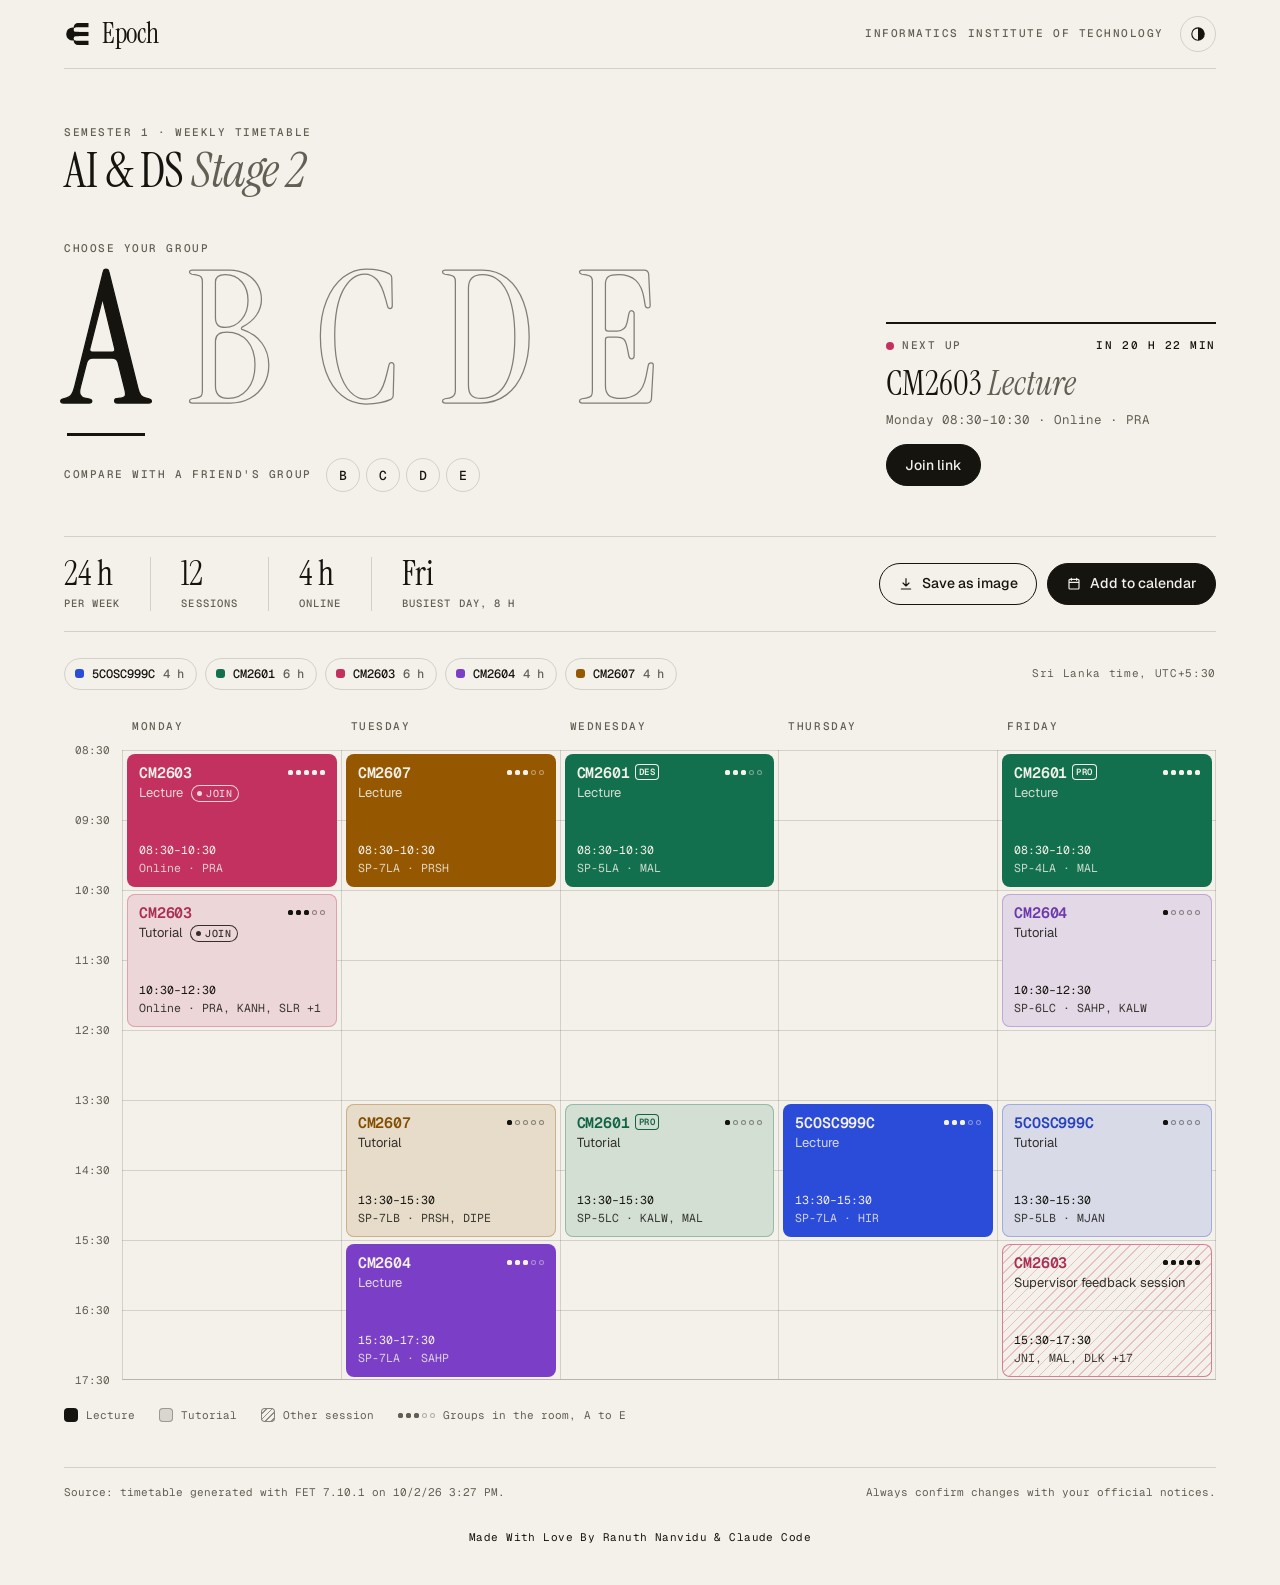
==== commit 4b6d5818: "Add Teams join links for online sessions Online lectures and tutorials open a sheet with a Join in T" ====
--- a/site/index.html
+++ b/site/index.html
@@ -146,6 +146,18 @@
       </form>
     </dialog>
 
+    <dialog class="sheet" id="join-dialog" aria-labelledby="join-title">
+      <form method="dialog">
+        <p class="eyebrow" id="join-when"></p>
+        <h2 id="join-title"></h2>
+        <p class="sheet-copy" id="join-copy"></p>
+        <div class="join-list" id="join-list"></div>
+        <div class="sheet-actions">
+          <button class="button" type="submit" value="cancel">Close</button>
+        </div>
+      </form>
+    </dialog>
+
     <div class="toast" id="toast" role="status" aria-live="polite"></div>
     <noscript><p class="noscript">This timetable needs JavaScript to show your group.</p></noscript>
 
--- a/site/styles.css
+++ b/site/styles.css
@@ -340,6 +340,13 @@
   margin-top: 10px;
   font: 400 12.5px/1.5 var(--mono);
   color: var(--ink-2);
+}
+
+.next-join {
+  margin-top: 14px;
+  height: 36px;
+  padding: 0 16px;
+  font-size: 13px;
 }
 
 .brief {
@@ -697,6 +704,40 @@
   filter: saturate(0.4);
 }
 
+.tile.has-join {
+  cursor: pointer;
+}
+
+.tile.has-join:hover {
+  filter: brightness(1.06) saturate(1.08);
+}
+
+.tile.has-join.is-dim:hover {
+  filter: saturate(0.4);
+}
+
+.join-pill {
+  display: inline-flex;
+  align-items: center;
+  gap: 4px;
+  margin-left: 8px;
+  padding: 1px 7px 1px 6px;
+  border-radius: 999px;
+  box-shadow: inset 0 0 0 1px currentColor;
+  font: 500 10px/1.5 var(--mono);
+  letter-spacing: 0.06em;
+  text-transform: uppercase;
+  vertical-align: 1px;
+}
+
+.join-pill::before {
+  content: '';
+  width: 5px;
+  height: 5px;
+  border-radius: 50%;
+  background: currentColor;
+}
+
 .code {
   font: 600 15px/1.2 var(--mono);
   letter-spacing: -0.01em;
@@ -1008,6 +1049,29 @@
   min-height: 0;
   overflow-wrap: anywhere;
   user-select: all;
+}
+
+.join-list {
+  display: grid;
+  gap: 12px;
+  margin-top: 22px;
+}
+
+.join-option {
+  display: grid;
+  grid-template-columns: minmax(0, 1fr) auto;
+  gap: 8px 10px;
+}
+
+.join-option + .join-option {
+  padding-top: 12px;
+  border-top: 1px solid var(--line);
+}
+
+.join-label {
+  grid-column: 1 / -1;
+  font: 500 12px/1.3 var(--mono);
+  letter-spacing: 0.04em;
 }
 
 .fields {
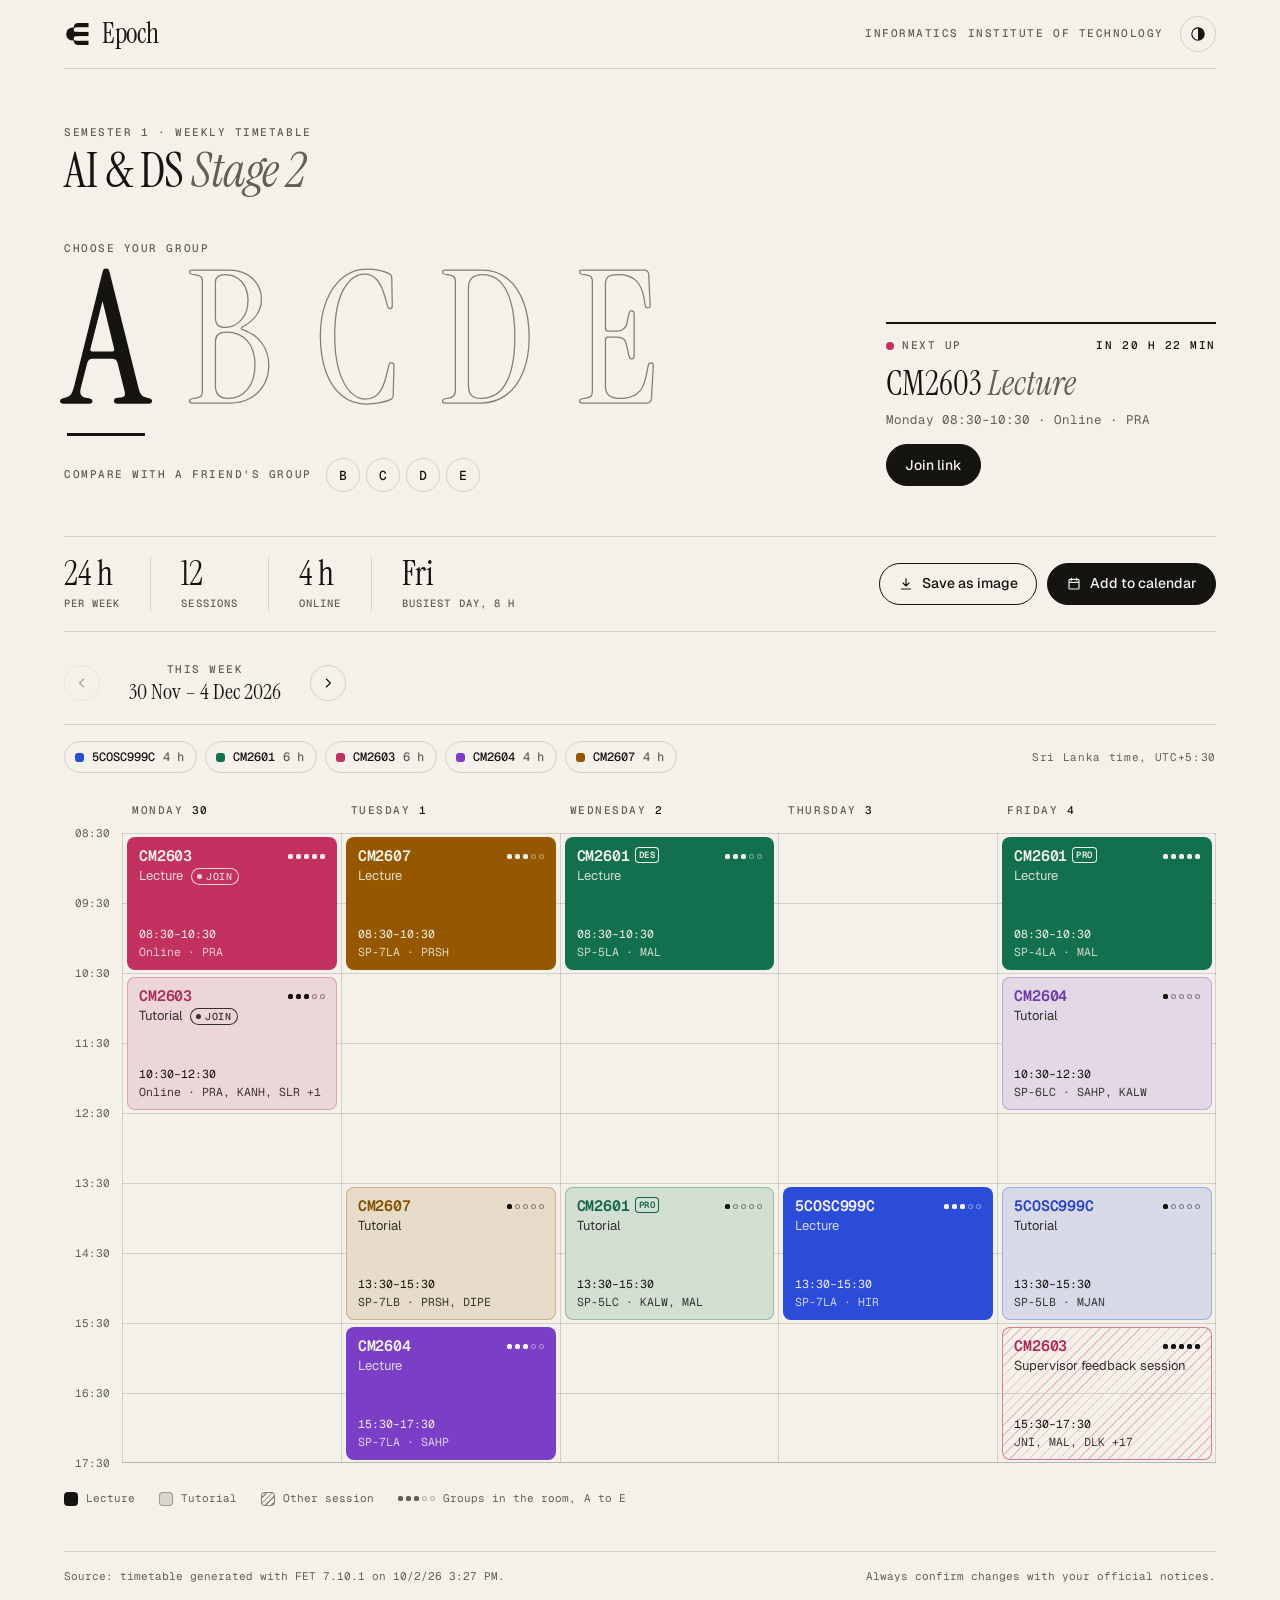
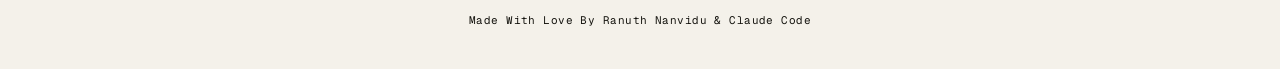
==== commit 4e84deb5: "Add a week selector to browse upcoming weeks and their holidays Step through weeks or jump to a date" ====
--- a/site/index.html
+++ b/site/index.html
@@ -70,6 +70,25 @@
         </section>
 
         <section class="board" id="board" aria-label="Weekly timetable">
+          <div class="week-bar">
+            <nav class="week-nav" aria-label="Choose a week">
+              <button class="icon-button" id="week-prev" type="button" aria-label="Previous week">
+                <svg viewBox="0 0 24 24" width="16" height="16" aria-hidden="true"><path d="M14.5 6 8.5 12l6 6" fill="none" stroke="currentColor" stroke-width="1.75" stroke-linecap="round" stroke-linejoin="round" /></svg>
+              </button>
+              <div class="week-label">
+                <button type="button" id="week-pick" aria-describedby="week-relative" title="Jump to a date">
+                  <span class="eyebrow" id="week-relative"></span>
+                  <strong id="week-range" aria-live="polite"></strong>
+                </button>
+                <input type="date" id="week-date" tabindex="-1" aria-hidden="true" />
+              </div>
+              <button class="icon-button" id="week-next" type="button" aria-label="Next week">
+                <svg viewBox="0 0 24 24" width="16" height="16" aria-hidden="true"><path d="m9.5 6 6 6-6 6" fill="none" stroke="currentColor" stroke-width="1.75" stroke-linecap="round" stroke-linejoin="round" /></svg>
+              </button>
+              <button class="compare-clear" id="week-today" type="button" hidden>This week</button>
+            </nav>
+            <ul class="week-notes" id="week-notes"></ul>
+          </div>
           <div class="board-head">
             <div class="chips" id="chips" role="group" aria-label="Highlight a module"></div>
             <p class="note">Sri Lanka time, UTC+5:30</p>
--- a/site/styles.css
+++ b/site/styles.css
@@ -139,7 +139,7 @@
   border-color: var(--ink);
 }
 
-:root[data-theme='dark'] .icon-button {
+:root[data-theme='dark'] #theme-toggle {
   transform: rotate(180deg);
 }
 
@@ -447,6 +447,104 @@
   margin-top: 26px;
 }
 
+.week-bar {
+  display: flex;
+  flex-wrap: wrap;
+  align-items: center;
+  gap: 12px 24px;
+  margin-bottom: 16px;
+  padding-bottom: 16px;
+  border-bottom: 1px solid var(--line);
+}
+
+.week-nav {
+  display: flex;
+  align-items: center;
+  gap: 10px;
+}
+
+.week-nav .icon-button[disabled] {
+  opacity: 0.35;
+  cursor: default;
+  border-color: var(--line);
+}
+
+.week-label {
+  position: relative;
+}
+
+.week-label button {
+  display: grid;
+  gap: 3px;
+  min-width: 190px;
+  padding: 4px 10px;
+  border: 0;
+  border-radius: 8px;
+  background: transparent;
+  text-align: center;
+  cursor: pointer;
+  transition: background-color 0.2s;
+}
+
+.week-label button:hover {
+  background: var(--paper-2);
+}
+
+.week-label button:focus-visible {
+  outline: 2px solid var(--ink);
+  outline-offset: 2px;
+}
+
+.week-label strong {
+  font: 400 22px/1.1 var(--serif);
+}
+
+.week-label input {
+  position: absolute;
+  inset: auto 0 0;
+  width: 100%;
+  height: 0;
+  padding: 0;
+  border: 0;
+  opacity: 0;
+  pointer-events: none;
+}
+
+.week-notes {
+  display: flex;
+  flex-wrap: wrap;
+  gap: 8px;
+  list-style: none;
+}
+
+.week-notes li {
+  padding: 6px 11px;
+  border-radius: 999px;
+  box-shadow: inset 0 0 0 1px var(--line);
+  font: 500 11px/1.3 var(--mono);
+  letter-spacing: 0.04em;
+  color: var(--ink-2);
+}
+
+.week-notes li.is-holiday {
+  box-shadow: inset 0 0 0 1px currentColor;
+  background: color-mix(in srgb, var(--m2) 6%, transparent);
+  color: var(--m2);
+}
+
+.day-date {
+  font-weight: 500;
+  color: var(--ink);
+}
+
+.agenda-date {
+  align-self: center;
+  font: 500 11px/1 var(--mono);
+  letter-spacing: 0.1em;
+  text-transform: uppercase;
+  color: var(--ink-2);
+}
+
 .board-head {
   display: flex;
   flex-wrap: wrap;
@@ -704,6 +802,19 @@
   filter: saturate(0.4);
 }
 
+.tile.is-off {
+  opacity: 0.38;
+  filter: grayscale(0.7);
+}
+
+.tile.is-off .code {
+  text-decoration: line-through;
+}
+
+.tile.is-off.is-dim {
+  opacity: 0.18;
+}
+
 .tile.has-join {
   cursor: pointer;
 }
@@ -1222,6 +1333,25 @@
 }
 
 @media (max-width: 480px) {
+  .week-nav {
+    flex-wrap: wrap;
+    width: 100%;
+  }
+
+  .week-label {
+    flex: 1;
+    min-width: 0;
+  }
+
+  .week-label button {
+    width: 100%;
+    min-width: 0;
+  }
+
+  .week-label strong {
+    font-size: 19px;
+  }
+
   .stat {
     flex: 1 1 50%;
     padding: 0 0 0 16px;
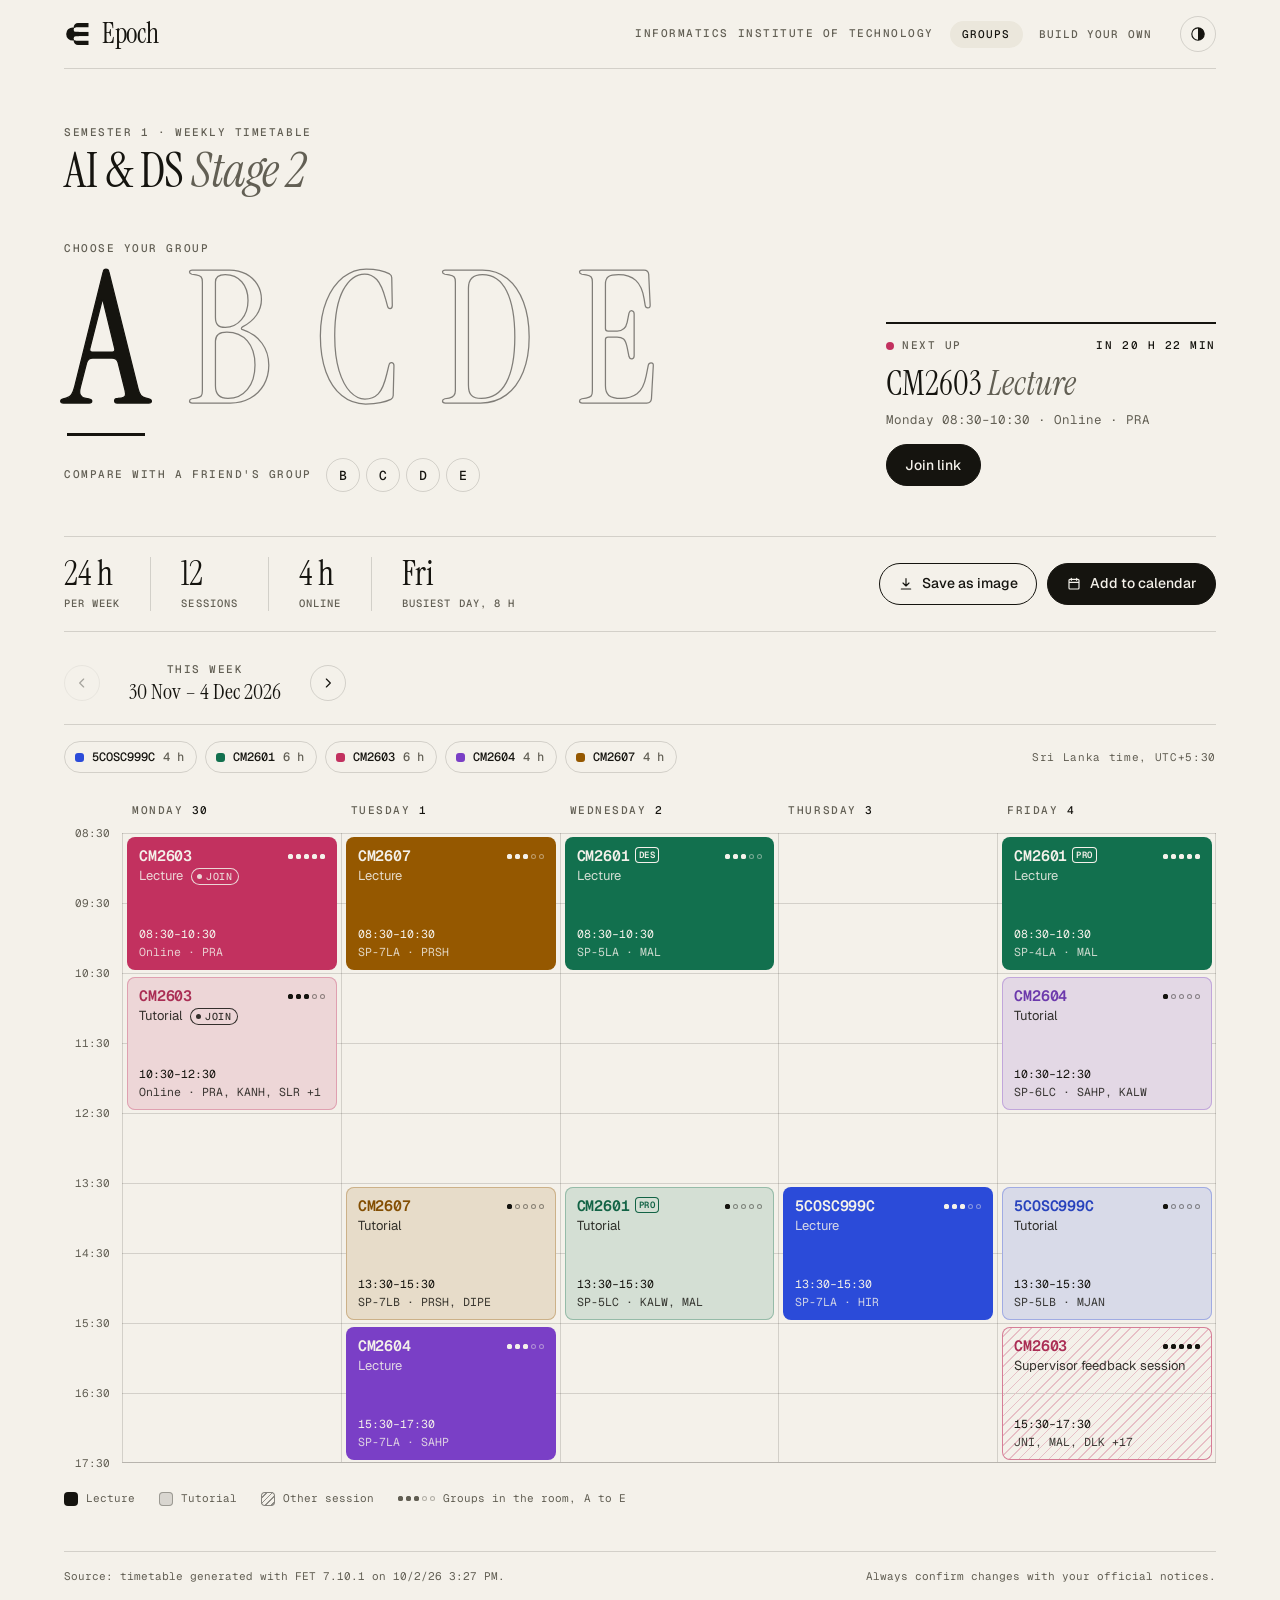
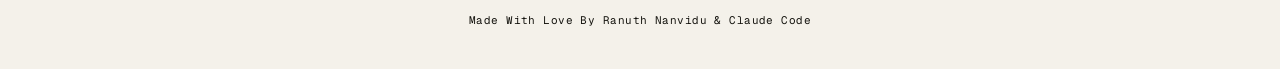
==== commit bbfae1ca: "Add a build-your-own timetable page Students pick one slot for every weekly module part, from any gr" ====
--- a/site/index.html
+++ b/site/index.html
@@ -32,6 +32,10 @@
           Epoch
         </a>
         <p class="eyebrow masthead-note" id="institution"></p>
+        <nav class="site-nav" aria-label="Pages">
+          <a href="./" aria-current="page">Groups</a>
+          <a href="custom.html">Build your own</a>
+        </nav>
         <button class="icon-button" id="theme-toggle" type="button" aria-label="Switch between light and dark theme">
           <svg viewBox="0 0 24 24" width="18" height="18" aria-hidden="true"><circle cx="12" cy="12" r="8.25" fill="none" stroke="currentColor" stroke-width="1.5" /><path d="M12 3.75a8.25 8.25 0 0 1 0 16.5z" fill="currentColor" /></svg>
         </button>
--- a/site/styles.css
+++ b/site/styles.css
@@ -1300,6 +1300,272 @@
   }
 }
 
+.site-nav {
+  display: flex;
+  gap: 4px;
+}
+
+.site-nav a {
+  padding: 8px 12px;
+  border-radius: 999px;
+  color: var(--ink-2);
+  font: 500 11px/1 var(--mono);
+  letter-spacing: 0.1em;
+  text-decoration: none;
+  text-transform: uppercase;
+  white-space: nowrap;
+  transition: color 0.2s, background-color 0.2s;
+}
+
+.site-nav a:hover {
+  color: var(--ink);
+}
+
+.site-nav a[aria-current='page'] {
+  background: var(--paper-2);
+  color: var(--ink);
+}
+
+.site-nav a:focus-visible {
+  outline: 2px solid var(--ink);
+  outline-offset: 2px;
+}
+
+.lede {
+  max-width: 56ch;
+  margin-top: 14px;
+  color: var(--ink-2);
+}
+
+.section-title {
+  font: 400 30px/1.1 var(--serif);
+}
+
+.builder {
+  margin-top: clamp(28px, 4vw, 44px);
+}
+
+.progress.has-clash {
+  border-top-color: var(--m2);
+}
+
+.progress.has-clash .next-meta {
+  color: var(--m2);
+}
+
+.meter {
+  height: 6px;
+  margin-top: 14px;
+  overflow: hidden;
+  border-radius: 999px;
+  background: var(--paper-2);
+}
+
+.meter span {
+  display: block;
+  height: 100%;
+  border-radius: inherit;
+  background: var(--ink);
+  transition: width 0.4s var(--ease);
+}
+
+.module-cards {
+  display: grid;
+  grid-template-columns: repeat(auto-fill, minmax(min(100%, 360px), 1fr));
+  gap: 16px;
+  margin-top: 16px;
+}
+
+.module-card {
+  min-width: 0;
+  padding: 16px 16px 6px;
+  border: 1px solid var(--line);
+  border-top: 3px solid var(--hue);
+  border-radius: 10px;
+}
+
+.module-head {
+  display: flex;
+  align-items: baseline;
+  justify-content: space-between;
+  gap: 12px;
+}
+
+.module-head .code {
+  color: color-mix(in srgb, var(--hue) 86%, var(--ink));
+  font-size: 17px;
+}
+
+.module-count {
+  font: 500 11px/1 var(--mono);
+  letter-spacing: 0.08em;
+  text-transform: uppercase;
+  color: var(--ink-2);
+}
+
+.module-card.is-done .module-count {
+  color: var(--ink);
+}
+
+.module-card.is-done .module-count::before {
+  content: '✓ ';
+}
+
+.part {
+  min-width: 0;
+  margin: 14px 0 0;
+  padding: 0 0 12px;
+  border: 0;
+}
+
+.part + .part {
+  padding-top: 12px;
+  border-top: 1px solid var(--line);
+}
+
+.part legend {
+  display: flex;
+  align-items: baseline;
+  gap: 10px;
+  width: 100%;
+  padding: 0;
+  font-weight: 500;
+}
+
+.part legend small {
+  font: 400 11px/1 var(--mono);
+  color: var(--ink-2);
+}
+
+.part:not(.is-done) legend small {
+  color: var(--m2);
+}
+
+.slots {
+  display: grid;
+  gap: 6px;
+  margin-top: 8px;
+}
+
+.slot-input {
+  position: absolute;
+  opacity: 0;
+  pointer-events: none;
+}
+
+.slot {
+  display: grid;
+  grid-template-columns: minmax(0, 1fr) auto;
+  gap: 2px 12px;
+  padding: 9px 12px 9px 34px;
+  position: relative;
+  border: 1px solid var(--line);
+  border-radius: 8px;
+  cursor: pointer;
+  transition: border-color 0.2s, background-color 0.2s;
+}
+
+.slot::before {
+  content: '';
+  position: absolute;
+  left: 12px;
+  top: 12px;
+  width: 12px;
+  height: 12px;
+  border-radius: 50%;
+  box-shadow: inset 0 0 0 1.5px var(--ink-2);
+}
+
+.slot-input[type='checkbox'] + .slot::before {
+  border-radius: 3px;
+}
+
+.slot:hover {
+  border-color: var(--ink-2);
+}
+
+.slot-input:checked + .slot {
+  border-color: var(--hue);
+  background: color-mix(in srgb, var(--hue) 10%, transparent);
+}
+
+.slot-input:checked + .slot::before {
+  background: var(--hue);
+  box-shadow: inset 0 0 0 1.5px var(--hue), inset 0 0 0 4px var(--paper);
+}
+
+.slot-input:disabled + .slot {
+  cursor: default;
+}
+
+.slot-input:disabled:not(:checked) + .slot {
+  opacity: 0.5;
+}
+
+.slot-input:focus-visible + .slot {
+  outline: 2px solid var(--ink);
+  outline-offset: 2px;
+}
+
+.slot-time {
+  font: 600 13px/1.4 var(--mono);
+  white-space: nowrap;
+}
+
+.slot-meta {
+  grid-column: 1;
+  font: 400 11.5px/1.4 var(--mono);
+  color: var(--ink-2);
+}
+
+.slot-groups {
+  grid-column: 2;
+  grid-row: 1 / span 2;
+  display: flex;
+  flex-direction: column;
+  align-items: flex-end;
+  justify-content: center;
+  gap: 4px;
+  font: 400 11px/1.2 var(--mono);
+  color: var(--ink-2);
+  text-align: right;
+}
+
+.slot-clash {
+  grid-column: 1 / -1;
+  margin-top: 4px;
+  font: 500 11px/1.4 var(--mono);
+  color: var(--m2);
+}
+
+.slot.has-clash {
+  border-style: dashed;
+  border-color: color-mix(in srgb, var(--m2) 60%, transparent);
+}
+
+.slot-input:checked + .slot.has-clash {
+  border-style: solid;
+  border-color: var(--m2);
+}
+
+.block.is-clash {
+  justify-self: start;
+  width: calc((100% - 9px) / var(--lanes));
+  margin-left: calc(5px + (100% - 9px) * var(--lane) / var(--lanes));
+  margin-right: 0;
+  outline: 2px solid var(--m2);
+  outline-offset: 1px;
+}
+
+.row.is-clash {
+  outline: 2px solid var(--m2);
+  outline-offset: 1px;
+}
+
+.swatch-clash {
+  box-shadow: inset 0 0 0 2px var(--m2);
+}
+
 @media (max-width: 900px) {
   .hero {
     grid-template-columns: minmax(0, 1fr);
@@ -1330,9 +1596,22 @@
   .masthead-note {
     display: none;
   }
+
+  .site-nav a {
+    padding: 8px;
+  }
 }
 
 @media (max-width: 480px) {
+  .masthead {
+    gap: 8px;
+  }
+
+  .site-nav a {
+    padding: 8px 6px;
+    letter-spacing: 0.04em;
+  }
+
   .week-nav {
     flex-wrap: wrap;
     width: 100%;
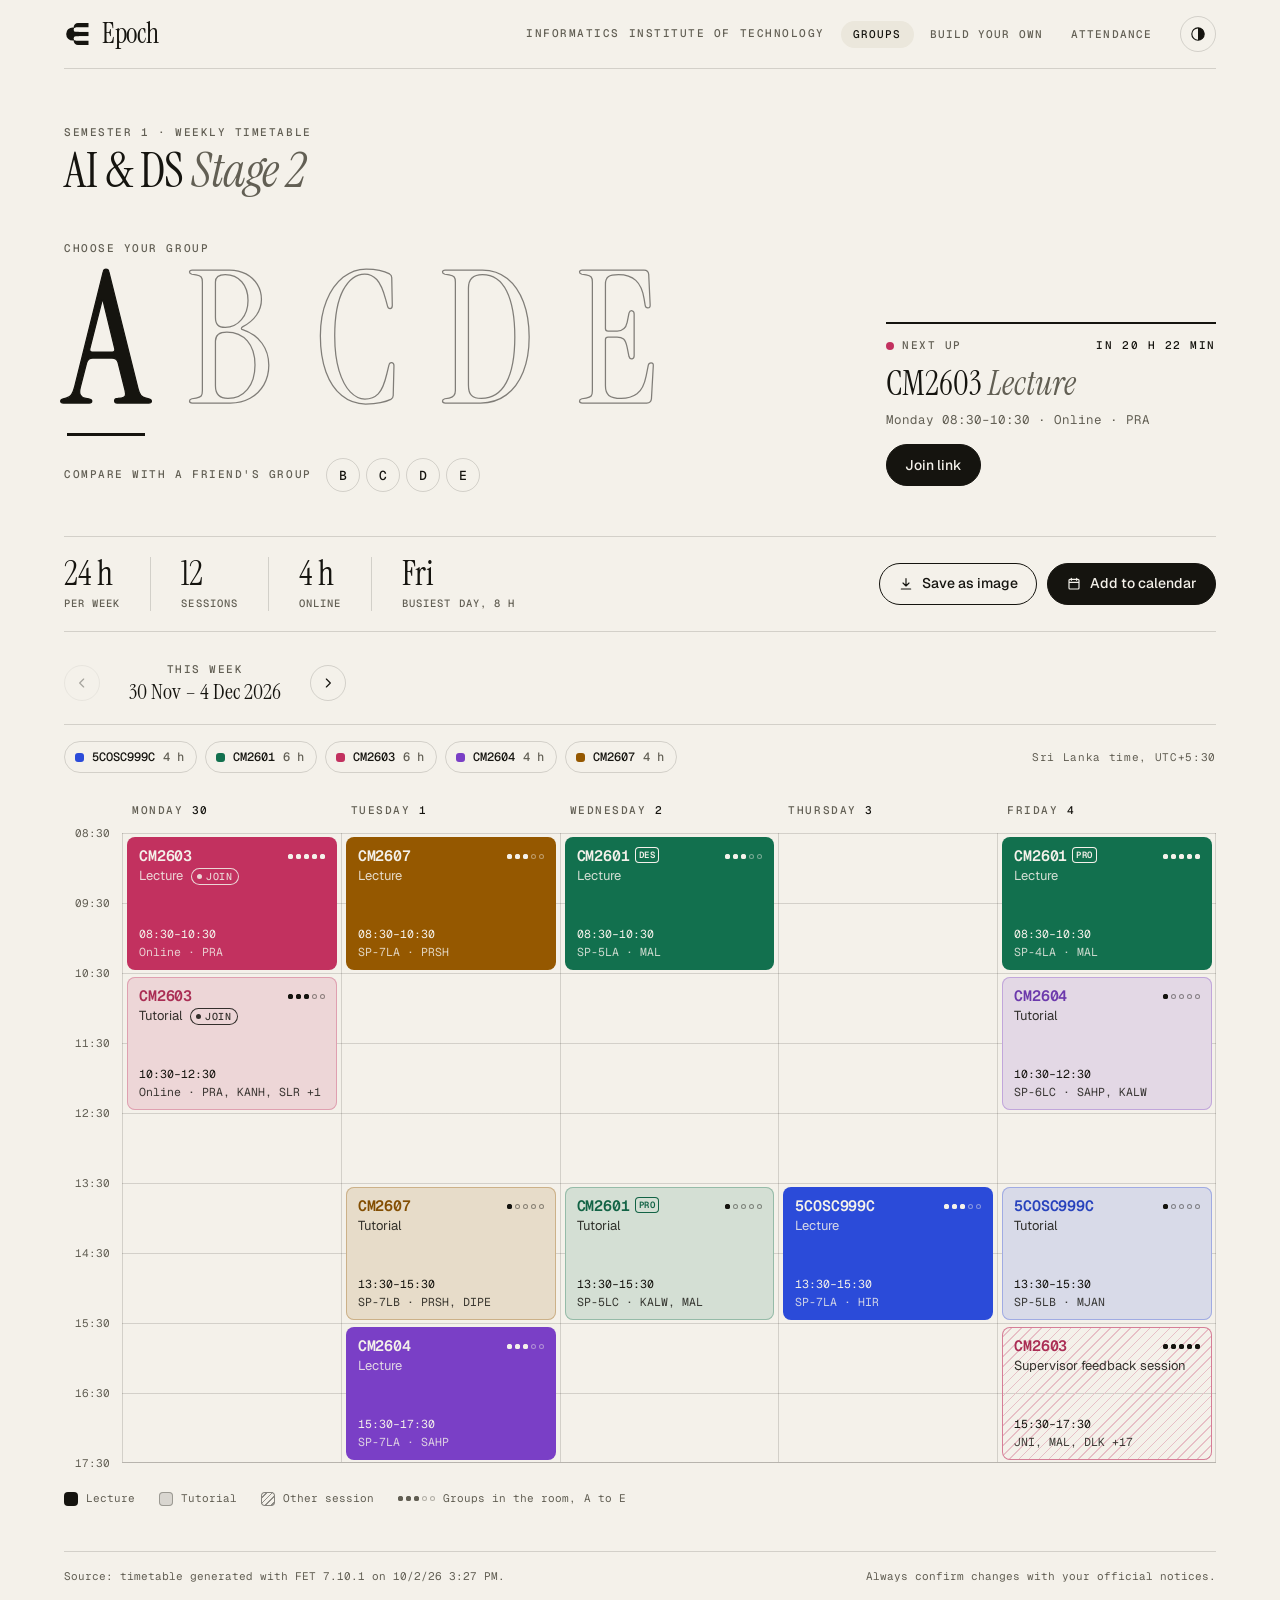
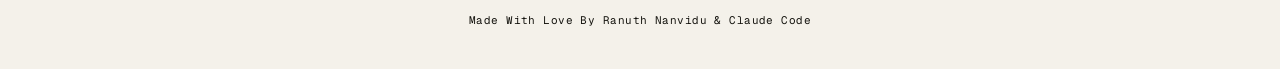
==== commit 69f96741: "Add an attendance tracker page Students mark each class as attended, missed or cancelled once it has" ====
--- a/site/index.html
+++ b/site/index.html
@@ -35,6 +35,7 @@
         <nav class="site-nav" aria-label="Pages">
           <a href="./" aria-current="page">Groups</a>
           <a href="custom.html">Build your own</a>
+          <a href="attendance.html">Attendance</a>
         </nav>
         <button class="icon-button" id="theme-toggle" type="button" aria-label="Switch between light and dark theme">
           <svg viewBox="0 0 24 24" width="18" height="18" aria-hidden="true"><circle cx="12" cy="12" r="8.25" fill="none" stroke="currentColor" stroke-width="1.5" /><path d="M12 3.75a8.25 8.25 0 0 1 0 16.5z" fill="currentColor" /></svg>
--- a/site/styles.css
+++ b/site/styles.css
@@ -1654,3 +1654,283 @@
     transition: none !important;
   }
 }
+
+/* Attendance tracker */
+
+.compare-toggle.is-wide {
+  width: auto;
+  padding: 0 12px;
+  border-radius: 999px;
+}
+
+.att-section {
+  margin-top: clamp(28px, 4vw, 44px);
+}
+
+.att-head {
+  display: flex;
+  flex-wrap: wrap;
+  align-items: baseline;
+  justify-content: space-between;
+  gap: 6px 20px;
+  margin-bottom: 6px;
+}
+
+.att-day,
+.att-week {
+  padding: 16px 0;
+  border-top: 1px solid var(--line);
+}
+
+.att-day h3 {
+  display: flex;
+  flex-wrap: wrap;
+  align-items: baseline;
+  gap: 8px 10px;
+  font: 400 24px/1.1 var(--serif);
+}
+
+.att-day h3 mark {
+  align-self: center;
+  padding: 4px 7px;
+  border-radius: 999px;
+  background: var(--ink);
+  color: var(--paper);
+  font: 500 9px/1 var(--mono);
+  letter-spacing: 0.1em;
+  text-transform: uppercase;
+}
+
+.att-day h3 .compare-clear {
+  margin-left: auto;
+}
+
+.att-list {
+  display: grid;
+  gap: 8px;
+  margin-top: 12px;
+  list-style: none;
+}
+
+.att-row {
+  display: grid;
+  grid-template-columns: 64px minmax(0, 1fr) auto;
+  align-items: center;
+  gap: 10px 16px;
+  padding: 10px 12px;
+  border: 1px solid var(--line);
+  border-left: 3px solid var(--hue);
+  border-radius: 8px;
+  animation: rise 0.4s var(--ease) both;
+}
+
+.att-row.is-m {
+  border-left-color: var(--m2);
+}
+
+.att-row.is-c .code,
+.att-row.is-c .att-kind {
+  text-decoration: line-through;
+  color: var(--ink-2);
+}
+
+.att-time {
+  font: 500 13px/1.3 var(--mono);
+}
+
+.att-time span {
+  display: block;
+  color: var(--ink-2);
+}
+
+.att-what .code {
+  color: color-mix(in srgb, var(--hue) 86%, var(--ink));
+}
+
+.att-kind {
+  font: 400 13px/1.2 var(--sans);
+  color: var(--ink-2);
+}
+
+.att-meta {
+  margin-top: 3px;
+  font: 400 12px/1.4 var(--mono);
+  color: var(--ink-2);
+}
+
+.mark-buttons {
+  display: flex;
+  gap: 4px;
+  padding: 3px;
+  border: 1px solid var(--line);
+  border-radius: 999px;
+}
+
+.mark {
+  min-height: 34px;
+  padding: 0 12px;
+  border: 0;
+  border-radius: 999px;
+  background: transparent;
+  font: 500 11.5px/1 var(--mono);
+  letter-spacing: 0.04em;
+  color: var(--ink-2);
+  cursor: pointer;
+  transition: background-color 0.2s, color 0.2s;
+}
+
+.mark:hover {
+  color: var(--ink);
+  background: color-mix(in srgb, var(--ink) 8%, transparent);
+}
+
+.mark:focus-visible {
+  outline: 2px solid var(--ink);
+  outline-offset: 2px;
+}
+
+.mark-a[aria-pressed='true'] {
+  background: var(--m1);
+  color: var(--paper);
+}
+
+.mark-m[aria-pressed='true'] {
+  background: var(--m2);
+  color: var(--paper);
+}
+
+.mark-c[aria-pressed='true'] {
+  background: var(--ink-2);
+  color: var(--paper);
+}
+
+.att-empty {
+  padding: 18px 0;
+  border-top: 1px solid var(--line);
+  font: 400 12.5px/1.5 var(--mono);
+  color: var(--ink-2);
+}
+
+.att-card {
+  padding-bottom: 14px;
+}
+
+.att-pct {
+  font: 400 30px/1 var(--serif);
+}
+
+.att-card.is-close .att-pct,
+.att-card.is-close .att-verdict {
+  color: var(--m4);
+}
+
+.att-card.is-below .att-pct,
+.att-card.is-below .att-verdict {
+  color: var(--m2);
+}
+
+.att-meter {
+  position: relative;
+  height: 8px;
+  margin-top: 14px;
+  border-radius: 999px;
+  background: var(--paper-2);
+}
+
+.att-meter span {
+  display: block;
+  height: 100%;
+  border-radius: inherit;
+  background: var(--hue);
+  transition: width 0.4s var(--ease);
+}
+
+.att-meter i {
+  position: absolute;
+  top: -4px;
+  bottom: -4px;
+  left: var(--target);
+  width: 2px;
+  background: var(--ink);
+}
+
+.att-verdict {
+  margin-top: 12px;
+  font-weight: 500;
+}
+
+.att-week summary {
+  display: flex;
+  flex-wrap: wrap;
+  align-items: baseline;
+  gap: 6px 12px;
+  font: 400 24px/1.1 var(--serif);
+  cursor: pointer;
+}
+
+.att-week summary small {
+  margin-left: auto;
+  font: 500 11px/1 var(--mono);
+  letter-spacing: 0.08em;
+  text-transform: uppercase;
+  color: var(--ink-2);
+}
+
+.att-week summary:focus-visible {
+  outline: 2px solid var(--ink);
+  outline-offset: 3px;
+}
+
+.att-date {
+  margin-top: 16px;
+}
+
+.att-date + .att-list {
+  margin-top: 8px;
+}
+
+.att-backup {
+  display: flex;
+  flex-wrap: wrap;
+  gap: 8px;
+  margin-top: 18px;
+}
+
+.att-backup .button {
+  height: 38px;
+  padding: 0 14px;
+  font-size: 13px;
+}
+
+.att-reset[data-armed='true'] {
+  border-color: var(--m2);
+  background: var(--m2);
+  color: var(--paper);
+}
+
+@media (max-width: 640px) {
+  .att-row {
+    grid-template-columns: 52px minmax(0, 1fr);
+  }
+
+  .mark-buttons {
+    grid-column: 1 / -1;
+  }
+
+  .mark {
+    flex: 1;
+    min-height: 44px;
+  }
+}
+
+@media (max-width: 560px) {
+  .masthead {
+    flex-wrap: wrap;
+  }
+
+  .site-nav {
+    order: 3;
+    width: 100%;
+    justify-content: space-between;
+  }
+}
